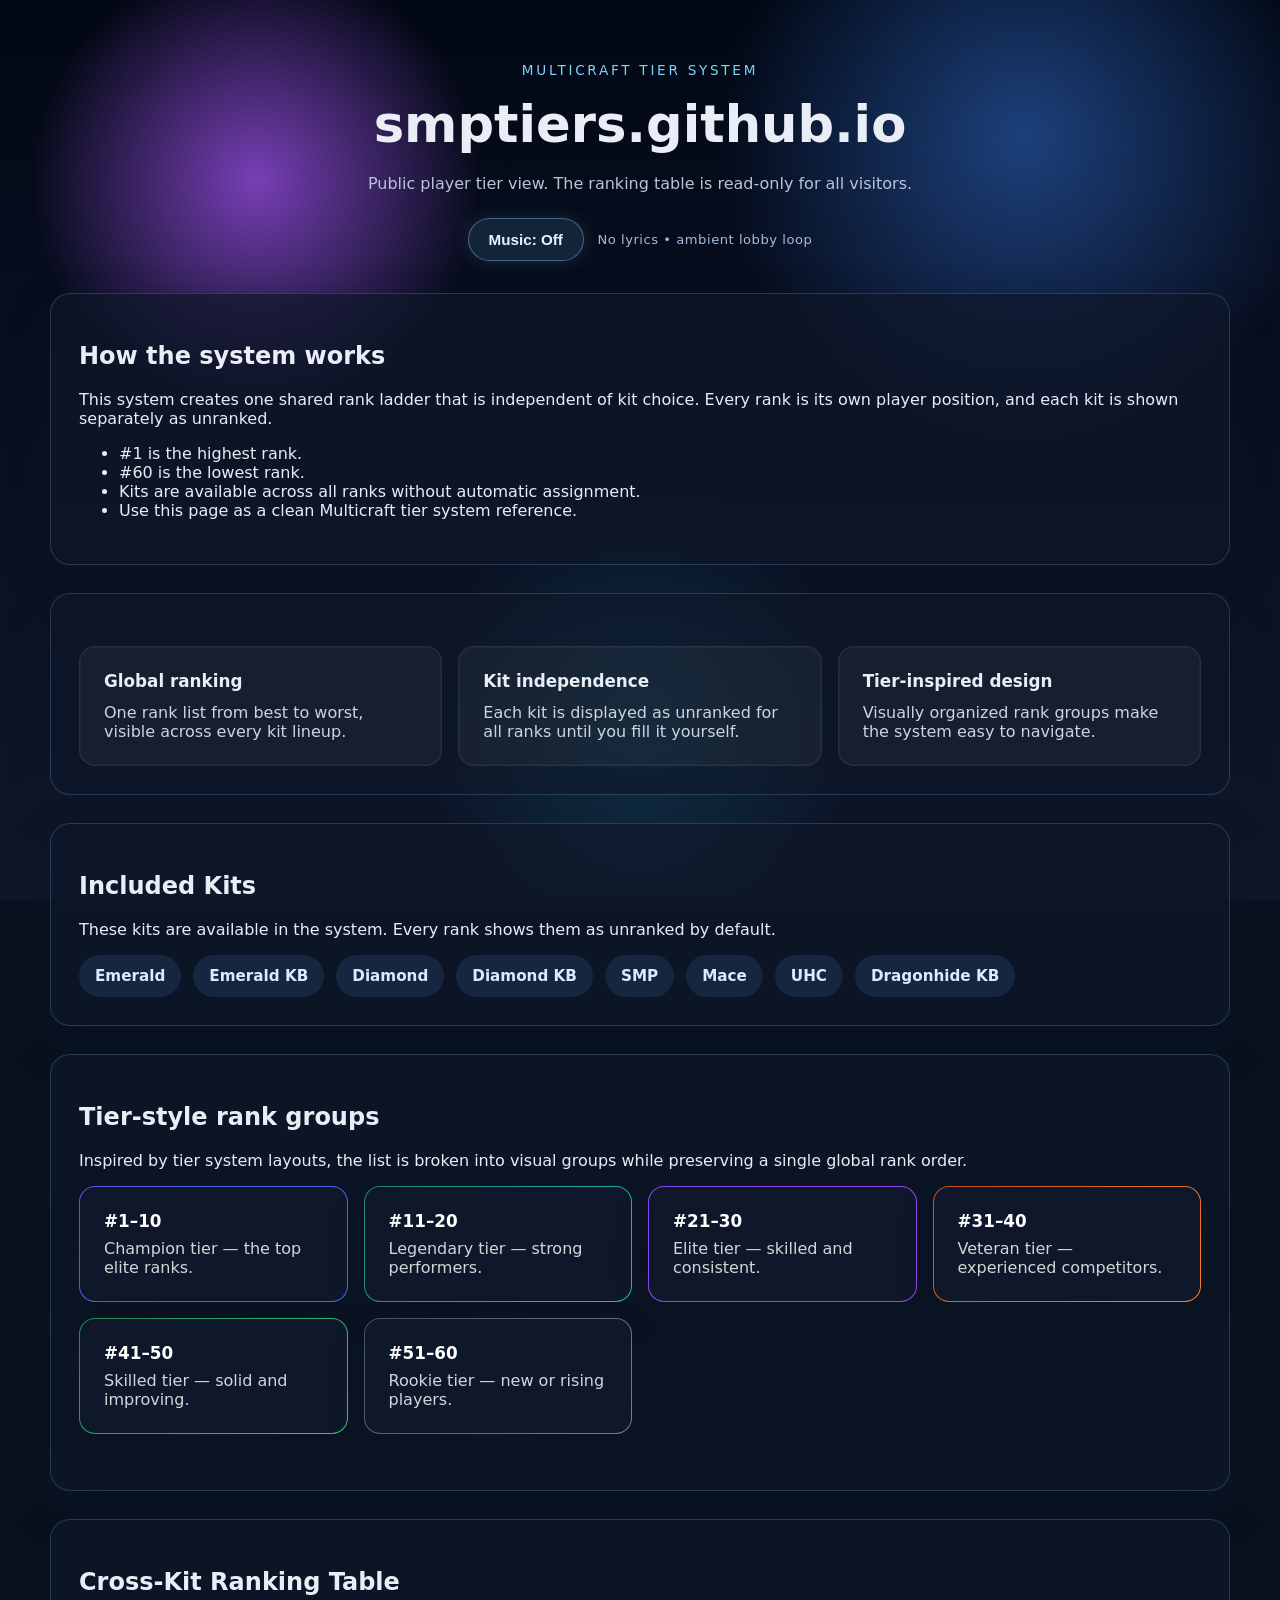
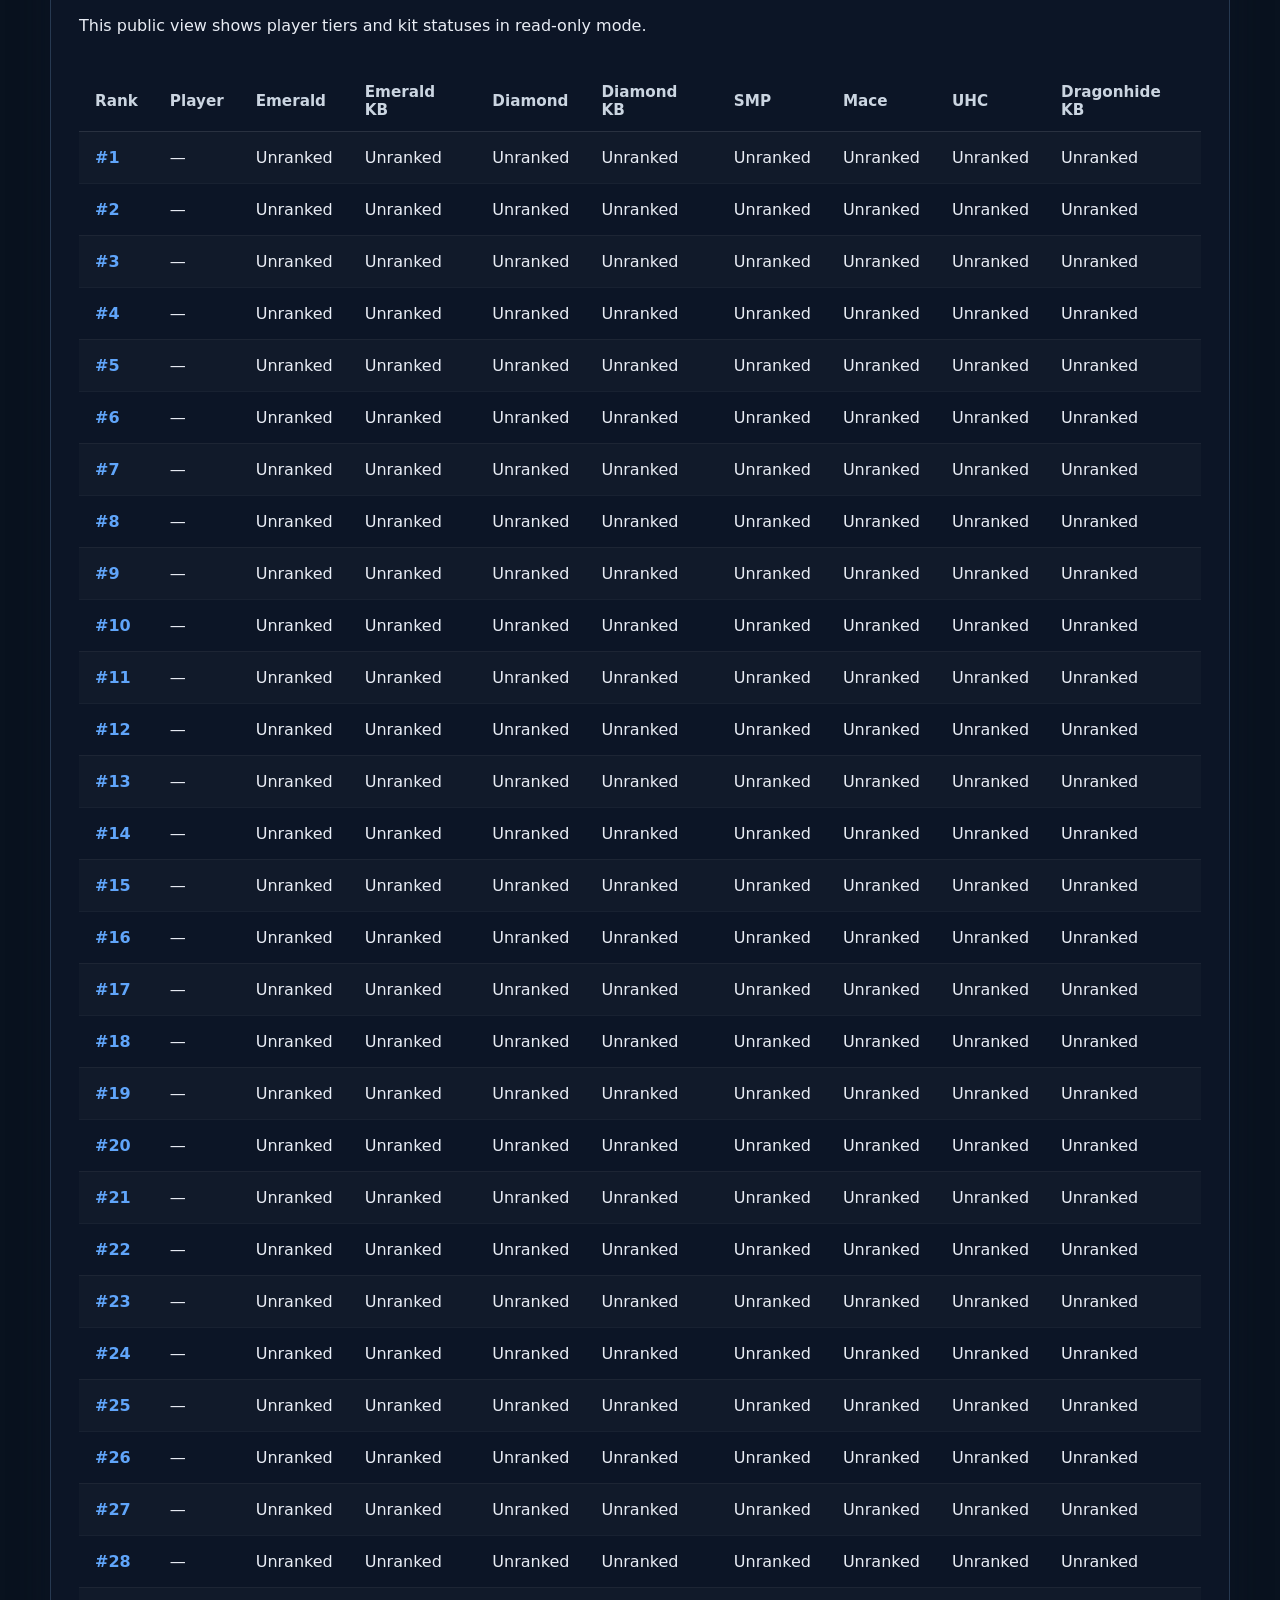
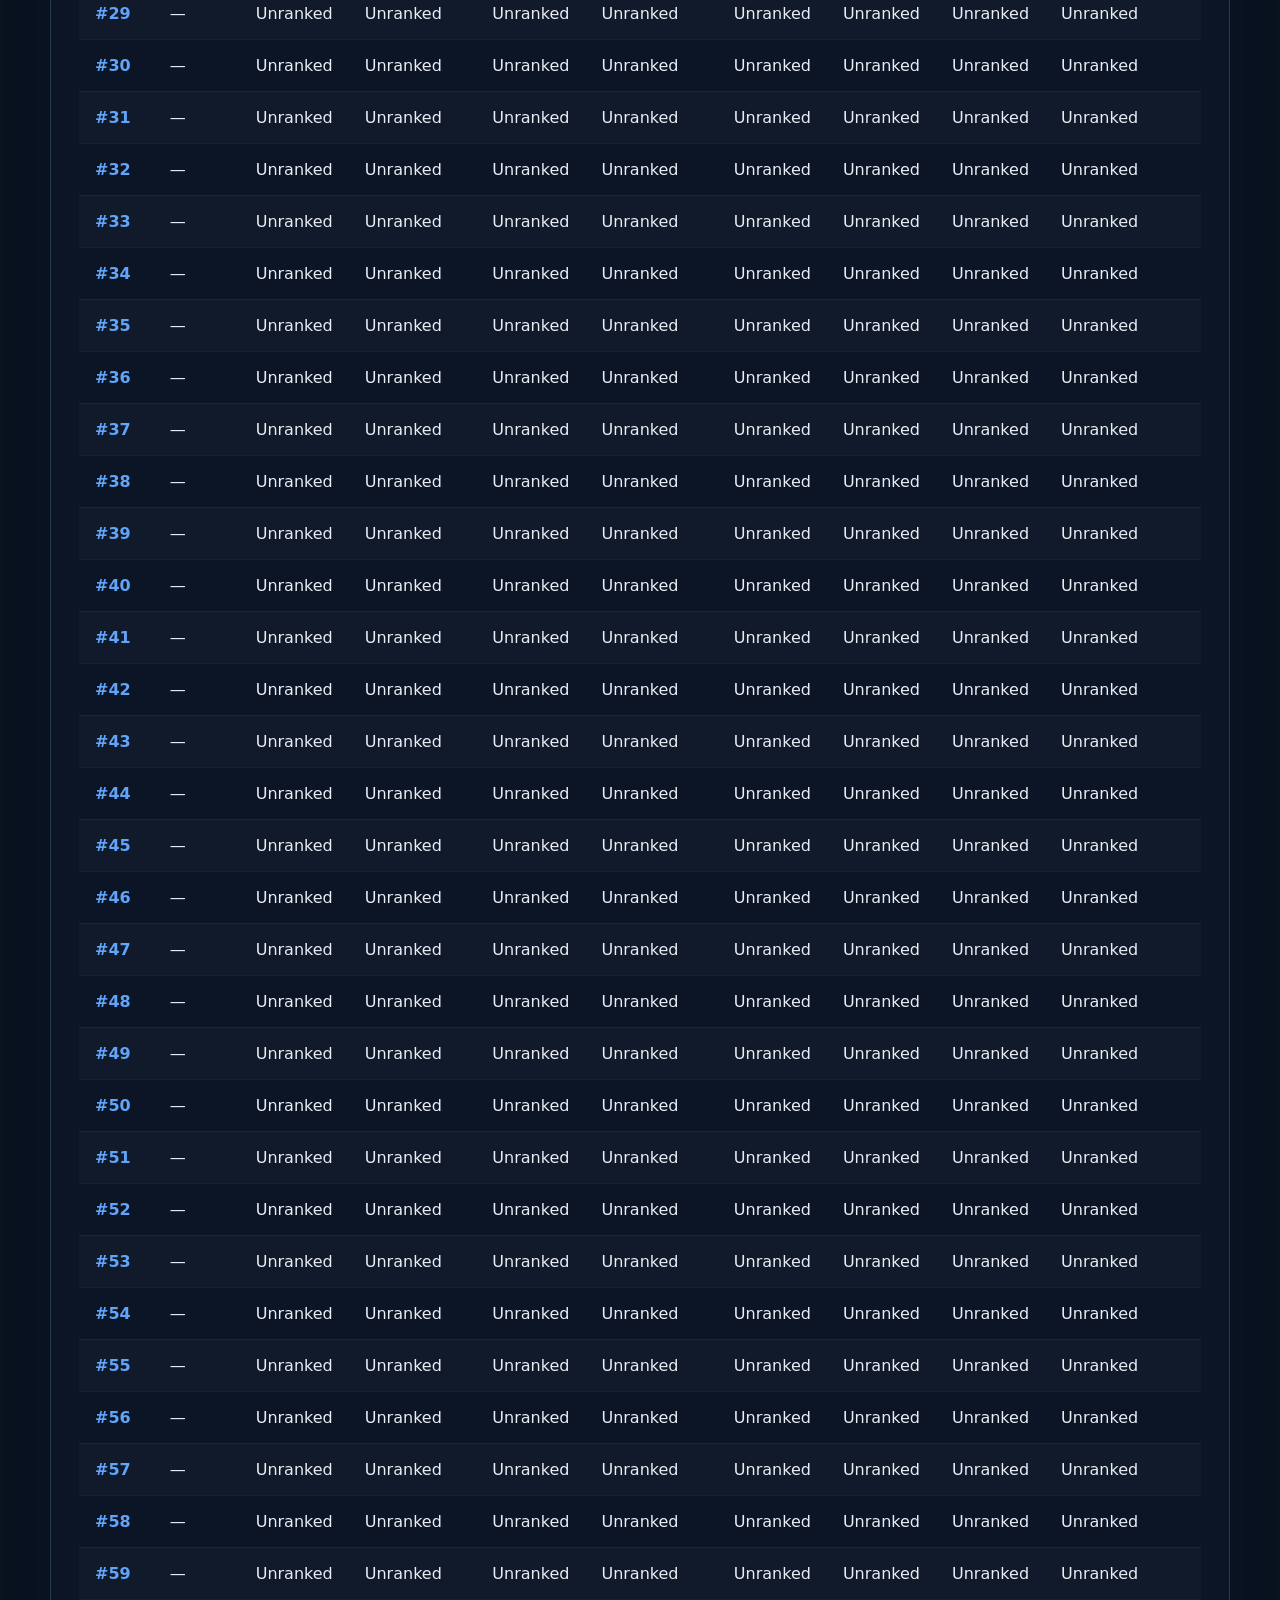
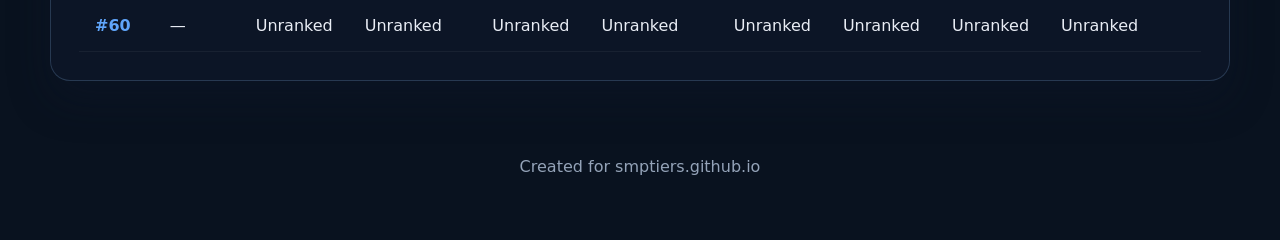
==== index.html @ e3c07e25 "Tune assumptions-style ambient music" ====
<!DOCTYPE html>
<html lang="en">
<head>
  <meta charset="UTF-8" />
  <meta name="viewport" content="width=device-width, initial-scale=1.0" />
  <title>Global Player Ranking — Multicraft Ranked System</title>
  <link rel="stylesheet" href="styles.css" />
</head>
<body style="background: radial-gradient(circle at 20% 20%, rgba(168, 85, 247, 0.7), transparent 18%), radial-gradient(circle at 80% 15%, rgba(59, 130, 246, 0.45), transparent 24%), radial-gradient(circle at 50% 80%, rgba(34, 211, 238, 0.2), transparent 23%), linear-gradient(180deg, #010712 0%, #070d1d 30%, #0f172a 100%); background-attachment: fixed;">
  <header class="site-header">
    <div class="container">
      <p class="eyebrow">Multicraft tier system</p>
      <h1>smptiers.github.io</h1>
      <p class="subtitle">Public player tier view. The ranking table is read-only for all visitors.</p>
      <div class="music-controls" style="margin-top: 1.25rem;">
        <button id="music-toggle" class="music-toggle" type="button" aria-pressed="false">Music: Off</button>
        <span class="music-note">No lyrics • ambient lobby loop</span>
      </div>
    </div>
  </header>

  <main class="container">
    <section class="intro-card">
      <h2>How the system works</h2>
      <p>
        This system creates one shared rank ladder that is independent of kit choice. Every rank is its own player position, and each kit is shown separately as unranked.
      </p>
      <ul>
        <li>#1 is the highest rank.</li>
        <li>#60 is the lowest rank.</li>
        <li>Kits are available across all ranks without automatic assignment.</li>
        <li>Use this page as a clean Multicraft tier system reference.</li>
      </ul>
    </section>

    <section class="feature-panel">
      <div class="feature-grid">
        <article class="feature-card">
          <h3>Global ranking</h3>
          <p>One rank list from best to worst, visible across every kit lineup.</p>
        </article>
        <article class="feature-card">
          <h3>Kit independence</h3>
          <p>Each kit is displayed as unranked for all ranks until you fill it yourself.</p>
        </article>
        <article class="feature-card">
          <h3>Tier-inspired design</h3>
          <p>Visually organized rank groups make the system easy to navigate.</p>
        </article>
      </div>
    </section>

    <section class="kits-card">
      <h2>Included Kits</h2>
      <p>These kits are available in the system. Every rank shows them as unranked by default.</p>
      <div class="kit-list">
        <span>Emerald</span>
        <span>Emerald KB</span>
        <span>Diamond</span>
        <span>Diamond KB</span>
        <span>SMP</span>
        <span>Mace</span>
        <span>UHC</span>
        <span>Dragonhide KB</span>
      </div>
    </section>

    <section class="tier-overview">
      <h2>Tier-style rank groups</h2>
      <p>
        Inspired by tier system layouts, the list is broken into visual groups while preserving a single global rank order.
      </p>
      <div class="tier-grid">
        <article class="tier-group tier-top">
          <h3>#1–10</h3>
          <p>Champion tier — the top elite ranks.</p>
        </article>
        <article class="tier-group tier-high">
          <h3>#11–20</h3>
          <p>Legendary tier — strong performers.</p>
        </article>
        <article class="tier-group tier-epic">
          <h3>#21–30</h3>
          <p>Elite tier — skilled and consistent.</p>
        </article>
        <article class="tier-group tier-rare">
          <h3>#31–40</h3>
          <p>Veteran tier — experienced competitors.</p>
        </article>
        <article class="tier-group tier-uncommon">
          <h3>#41–50</h3>
          <p>Skilled tier — solid and improving.</p>
        </article>
        <article class="tier-group tier-common">
          <h3>#51–60</h3>
          <p>Rookie tier — new or rising players.</p>
        </article>
      </div>
    </section>

    <section class="table-section">
      <div class="table-section-header">
        <div>
          <h2>Cross-Kit Ranking Table</h2>
          <p>This public view shows player tiers and kit statuses in read-only mode.</p>
        </div>
      </div>
      <div class="table-wrapper">
        <table>
          <thead>
            <tr>
              <th>Rank</th>
              <th>Player</th>
              <th>Emerald</th>
              <th>Emerald KB</th>
              <th>Diamond</th>
              <th>Diamond KB</th>
              <th>SMP</th>
              <th>Mace</th>
              <th>UHC</th>
              <th>Dragonhide KB</th>
            </tr>
          </thead>
          <tbody id="rank-table-body"></tbody>
        </table>
      </div>
    </section>
  </main>

  <footer class="site-footer">
    <div class="container">
      <p>Created for smptiers.github.io</p>
    </div>
  </footer>

  <script>
    const kits = [
      'Emerald',
      'Emerald KB',
      'Diamond',
      'Diamond KB',
      'SMP',
      'Mace',
      'UHC',
      'Dragonhide KB'
    ];

    const savedData = localStorage.getItem('smptiers-rank-data');
    const ranks = savedData ? JSON.parse(savedData) : Array.from({ length: 60 }, (_, index) => ({
      rank: index + 1,
      player: '',
      kits: kits.reduce((acc, kit) => ({ ...acc, [kit]: 'Unranked' }), {})
    }));

    const tbody = document.getElementById('rank-table-body');

    function createRankRow(entry) {
      const row = document.createElement('tr');
      const playerCell = document.createElement('td');
      const playerText = document.createElement('span');
      playerText.className = 'readonly-text';
      playerText.textContent = entry.player || '—';
      playerCell.appendChild(playerText);

      row.innerHTML = `<td>#${entry.rank}</td>`;
      row.appendChild(playerCell);

      kits.forEach(kit => {
        const kitCell = document.createElement('td');
        const kitText = document.createElement('span');
        kitText.className = 'readonly-text';
        kitText.textContent = entry.kits[kit];
        kitCell.appendChild(kitText);
        row.appendChild(kitCell);
      });

      tbody.appendChild(row);
    }

    function renderTable() {
      tbody.innerHTML = '';
      ranks.forEach(createRankRow);
    }

    renderTable();

    const musicButton = document.getElementById('music-toggle');
    let audioCtx = null;
    let masterGain = null;
    let intervalId = null;

    function stopAmbientMusic() {
      if (intervalId) {
        clearInterval(intervalId);
        intervalId = null;
      }

      if (audioCtx && masterGain) {
        masterGain.gain.cancelScheduledValues(audioCtx.currentTime);
        masterGain.gain.setTargetAtTime(0.0001, audioCtx.currentTime, 0.2);
      }

      if (musicButton) {
        musicButton.textContent = 'Music: Off';
        musicButton.setAttribute('aria-pressed', 'false');
      }
    }

    function startAmbientMusic() {
      const AudioCtor = window.AudioContext || window.webkitAudioContext;
      if (!AudioCtor) return;

      if (!audioCtx) {
        audioCtx = new AudioCtor();
        masterGain = audioCtx.createGain();
        masterGain.gain.value = 0.0001;
        masterGain.connect(audioCtx.destination);
      }

      if (audioCtx.state === 'suspended') {
        audioCtx.resume();
      }

      const progression = [130.81, 146.83, 174.61, 196.0, 146.83, 164.81, 196.0, 220.0];
      const noiseBuffer = audioCtx.createBuffer(1, audioCtx.sampleRate * 3, audioCtx.sampleRate);
      const bufferData = noiseBuffer.getChannelData(0);
      for (let i = 0; i < bufferData.length; i++) {
        bufferData[i] = (Math.random() * 2 - 1) * 0.12;
      }

      if (intervalId) {
        clearInterval(intervalId);
      }

      const playLayer = (freq, time, duration, kind, gainValue, detune) => {
        const osc = audioCtx.createOscillator();
        const oscGain = audioCtx.createGain();
        osc.type = kind;
        osc.frequency.value = freq;
        osc.detune.value = detune || 0;
        oscGain.gain.value = 0.0001;
        osc.connect(oscGain);
        oscGain.connect(masterGain);

        oscGain.gain.setValueAtTime(0.0001, time);
        oscGain.gain.exponentialRampToValueAtTime(gainValue, time + 0.22);
        oscGain.gain.exponentialRampToValueAtTime(0.0001, time + duration);

        osc.start(time);
        osc.stop(time + duration + 0.05);
      };

      const playAtmosphere = () => {
        const now = audioCtx.currentTime;
        const baseFreq = progression[Math.floor(Math.random() * progression.length)];

        playLayer(baseFreq, now, 3.0, 'sine', 0.05, -6);
        playLayer(baseFreq / 2, now + 0.3, 3.4, 'triangle', 0.036, 4);
        playLayer(baseFreq * 1.5, now + 0.7, 2.6, 'sine', 0.024, 8);
        playLayer(baseFreq * 2, now + 1.1, 2.2, 'triangle', 0.012, -12);

        const noiseSource = audioCtx.createBufferSource();
        const noiseFilter = audioCtx.createBiquadFilter();
        const noiseGain = audioCtx.createGain();
        noiseSource.buffer = noiseBuffer;
        noiseFilter.type = 'lowpass';
        noiseFilter.frequency.value = 850;
        noiseGain.gain.value = 0.022;
        noiseSource.connect(noiseFilter);
        noiseFilter.connect(noiseGain);
        noiseGain.connect(masterGain);
        noiseSource.start(now);
        noiseSource.stop(now + 3.2);
      };

      playAtmosphere();
      intervalId = setInterval(playAtmosphere, 2600);

      masterGain.gain.cancelScheduledValues(audioCtx.currentTime);
      masterGain.gain.setTargetAtTime(0.16, audioCtx.currentTime, 0.5);

      if (musicButton) {
        musicButton.textContent = 'Music: On';
        musicButton.setAttribute('aria-pressed', 'true');
      }
    }

    if (musicButton) {
      musicButton.addEventListener('click', () => {
        const isOn = musicButton.getAttribute('aria-pressed') === 'true';
        if (isOn) {
          stopAmbientMusic();
        } else {
          startAmbientMusic();
        }
      });
    }
  </script>
</body>
</html>
---- styles.css ----
:root {
  color-scheme: dark;
  font-family: Inter, ui-sans-serif, system-ui, -apple-system, BlinkMacSystemFont, 'Segoe UI', sans-serif;
  background: #09121f;
  color: #e9edf5;
}

* {
  box-sizing: border-box;
}

body {
  position: relative;
  margin: 0;
  min-height: 100vh;
  background:
    radial-gradient(circle at 20% 20%, rgba(168, 85, 247, 0.58), transparent 18%),
    radial-gradient(circle at 80% 15%, rgba(59, 130, 246, 0.38), transparent 24%),
    radial-gradient(circle at 50% 80%, rgba(34, 211, 238, 0.22), transparent 23%),
    linear-gradient(180deg, #010712 0%, #070d1d 30%, #0f172a 100%);
  overflow-x: hidden;
}

body::before {
  content: "";
  position: fixed;
  inset: 0;
  z-index: -1;
  background-image:
    radial-gradient(2px 2px at 10% 20%, rgba(255,255,255,0.95), transparent 100%),
    radial-gradient(1.8px 1.8px at 25% 35%, rgba(255,255,255,0.8), transparent 100%),
    radial-gradient(2px 2px at 42% 62%, rgba(255,255,255,0.9), transparent 100%),
    radial-gradient(1.6px 1.6px at 55% 28%, rgba(255,255,255,0.85), transparent 100%),
    radial-gradient(2px 2px at 72% 48%, rgba(255,255,255,0.9), transparent 100%),
    radial-gradient(1.5px 1.5px at 80% 68%, rgba(255,255,255,0.8), transparent 100%),
    radial-gradient(2.5px 2.5px at 90% 30%, rgba(255,255,255,0.95), transparent 100%),
    radial-gradient(2px 2px at 15% 75%, rgba(255,255,255,0.8), transparent 100%);
  background-repeat: repeat;
  background-size: 260px 260px;
  opacity: 1;
  pointer-events: none;
}

.container {
  width: min(1180px, calc(100% - 2rem));
  margin: 0 auto;
}

.site-header {
  padding: 3rem 0 2rem;
  text-align: center;
}

.music-controls {
  display: flex;
  justify-content: center;
  align-items: center;
  gap: 0.85rem;
  flex-wrap: wrap;
  margin-top: 1.25rem;
}

.music-toggle {
  border: 1px solid rgba(125, 211, 252, 0.4);
  background: rgba(125, 211, 252, 0.12);
  color: #e2f5ff;
  border-radius: 999px;
  padding: 0.75rem 1.25rem;
  font-size: 0.95rem;
  font-weight: 700;
  cursor: pointer;
  transition: transform 0.2s ease, box-shadow 0.2s ease;
  box-shadow: 0 0 18px rgba(125, 211, 252, 0.15);
}

.music-toggle:hover {
  transform: translateY(-1px);
  box-shadow: 0 0 22px rgba(125, 211, 252, 0.2);
}

.music-note {
  color: rgba(191, 219, 254, 0.85);
  font-size: 0.82rem;
  letter-spacing: 0.04em;
}

.eyebrow {
  display: inline-block;
  text-transform: uppercase;
  letter-spacing: 0.2em;
  color: #7dd3fc;
  font-size: 0.85rem;
  margin-bottom: 1rem;
}

.site-header h1 {
  margin: 0;
  font-size: clamp(2.4rem, 4vw, 4rem);
}

.subtitle {
  margin: 1rem auto 0;
  max-width: 42rem;
  color: #b8c4d7;
  line-height: 1.8;
}

.intro-card,
.feature-panel,
.kits-card,
.tier-overview,
.table-section {
  background: rgba(15, 23, 42, 0.7);
  border: 1px solid rgba(147, 197, 253, 0.2);
  border-radius: 1.25rem;
  padding: 1.75rem;
  margin-bottom: 1.75rem;
  box-shadow: 0 18px 40px rgba(15, 23, 42, 0.35);
  backdrop-filter: blur(4px);
}

.feature-grid {
  display: grid;
  grid-template-columns: repeat(auto-fit, minmax(14rem, 1fr));
  gap: 1rem;
  margin-top: 1.5rem;
}

.feature-card {
  padding: 1.5rem;
  border-radius: 1rem;
  background: rgba(255, 255, 255, 0.04);
  border: 1px solid rgba(255, 255, 255, 0.08);
  box-shadow: inset 0 0 0 1px rgba(255, 255, 255, 0.03);
}

.feature-card h3 {
  margin: 0 0 0.75rem;
  font-size: 1.05rem;
}

.feature-card p {
  margin: 0;
  color: #cbd5e1;
}

.kit-list {
  display: flex;
  flex-wrap: wrap;
  gap: 0.75rem;
  margin-top: 1rem;
}

.kit-list span {
  display: inline-flex;
  align-items: center;
  padding: 0.75rem 1rem;
  border-radius: 999px;
  background: rgba(96, 165, 250, 0.12);
  color: #dbeafe;
  font-size: 0.95rem;
  font-weight: 600;
}

.tier-grid {
  display: grid;
  grid-template-columns: repeat(auto-fit, minmax(14rem, 1fr));
  gap: 1rem;
  margin-bottom: 1.75rem;
}

.tier-group {
  border-radius: 1rem;
  padding: 1.5rem;
  min-height: 5rem;
  box-shadow: 0 16px 40px rgba(0, 0, 0, 0.12);
  background: rgba(255, 255, 255, 0.06);
  border: 1px solid rgba(255, 255, 255, 0.08);
  color: white;
}

.tier-top { background: linear-gradient(135deg, #0f172a, #0f172a), linear-gradient(135deg, #4f46e5, #2563eb); background-clip: padding-box, border-box; background-origin: padding-box, border-box; }
.tier-high { background: linear-gradient(135deg, #0f172a, #0f172a), linear-gradient(135deg, #0f766e, #14b8a6); background-clip: padding-box, border-box; background-origin: padding-box, border-box; }
.tier-epic { background: linear-gradient(135deg, #0f172a, #0f172a), linear-gradient(135deg, #7c3aed, #9333ea); background-clip: padding-box, border-box; background-origin: padding-box, border-box; }
.tier-rare { background: linear-gradient(135deg, #0f172a, #0f172a), linear-gradient(135deg, #c2410c, #f97316); background-clip: padding-box, border-box; background-origin: padding-box, border-box; }
.tier-uncommon { background: linear-gradient(135deg, #0f172a, #0f172a), linear-gradient(135deg, #15803d, #22c55e); background-clip: padding-box, border-box; background-origin: padding-box, border-box; }
.tier-common { background: linear-gradient(135deg, #0f172a, #0f172a), linear-gradient(135deg, #334155, #64748b); background-clip: padding-box, border-box; background-origin: padding-box, border-box; }

.tier-group h3 {
  margin: 0 0 0.5rem;
  font-size: 1.05rem;
  font-weight: 700;
  color: #fff;
}

.tier-group p {
  margin: 0;
  color: rgba(255, 255, 255, 0.82);
}

.table-wrapper {
  overflow-x: auto;
}

.table-section-header {
  display: flex;
  justify-content: space-between;
  gap: 1rem;
  align-items: flex-start;
  margin-bottom: 1rem;
}

.table-actions {
  display: flex;
  gap: 0.75rem;
  flex-wrap: wrap;
}

.edit-status {
  margin: 0.25rem 0 0;
  color: #9ca3af;
}

.edit-button,
.reset-button {
  border: 1px solid rgba(255, 255, 255, 0.12);
  background: rgba(255, 255, 255, 0.05);
  color: #f8fafc;
  padding: 0.9rem 1.2rem;
  border-radius: 999px;
  cursor: pointer;
  font-weight: 600;
}

.edit-button:hover,
.reset-button:hover {
  background: rgba(255, 255, 255, 0.12);
}

table {
  width: 100%;
  border-collapse: collapse;
  min-width: 720px;
}

thead th {
  text-align: left;
  padding: 1rem 1rem 0.75rem;
  font-size: 0.95rem;
  font-weight: 600;
  color: #cbd5e1;
  border-bottom: 1px solid rgba(255, 255, 255, 0.1);
}

tbody td {
  padding: 1rem 1rem;
  border-bottom: 1px solid rgba(255, 255, 255, 0.05);
  vertical-align: top;
}

tbody tr:nth-child(odd) {
  background: rgba(255, 255, 255, 0.02);
}

tbody td:first-child {
  color: #60a5fa;
  font-weight: 700;
}

.player-input,
.kit-select {
  width: 100%;
  min-width: 10rem;
  padding: 0.75rem 0.9rem;
  border-radius: 0.9rem;
  border: 1px solid rgba(255, 255, 255, 0.12);
  background: rgba(255, 255, 255, 0.04);
  color: #e9edf5;
  font-size: 0.95rem;
}

.player-input::placeholder {
  color: rgba(203, 213, 225, 0.5);
}

.kit-select {
  appearance: none;
}

@media (max-width: 900px) {
  .table-section-header {
    flex-direction: column;
    align-items: stretch;
  }
}

.site-footer {
  padding: 2rem 0 3rem;
  text-align: center;
  color: #94a3b8;
}

@media (max-width: 640px) {
  .site-header,
  .intro-card,
  .table-section {
    padding-left: 1rem;
    padding-right: 1rem;
  }
}
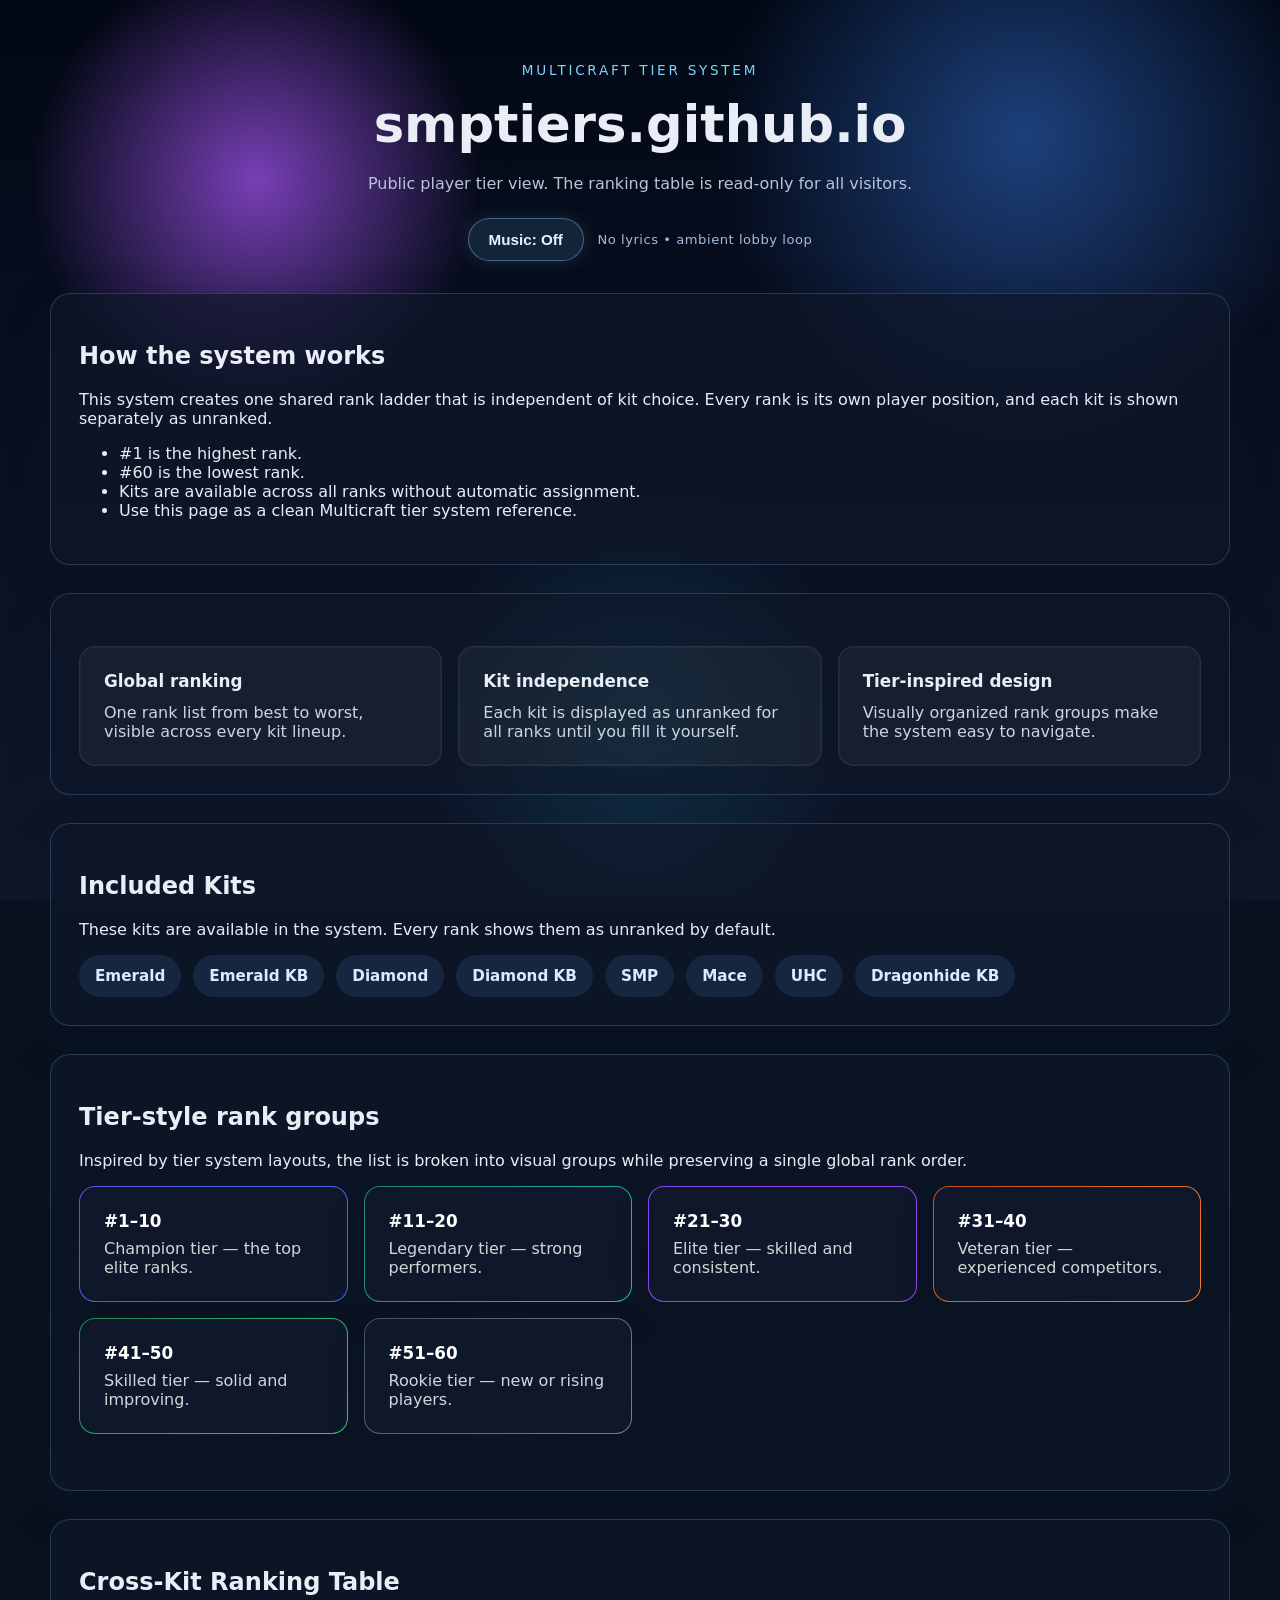
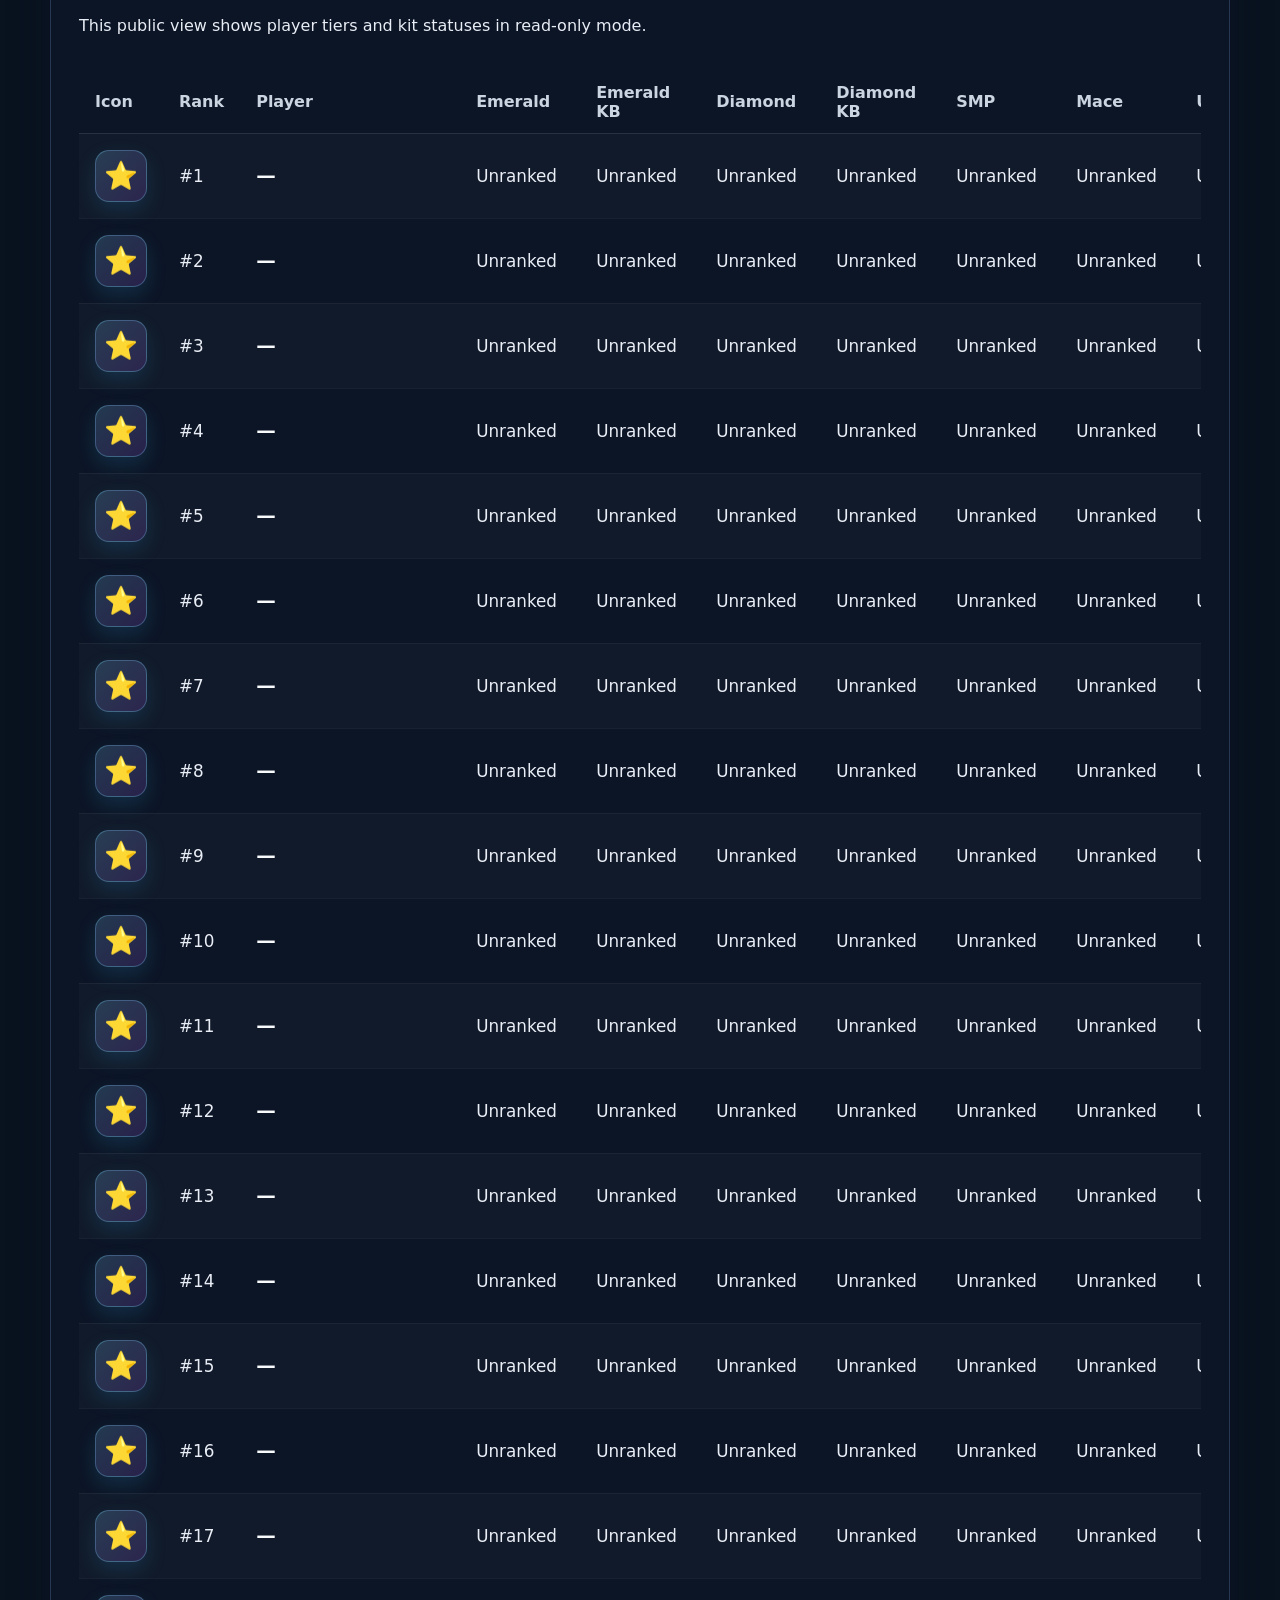
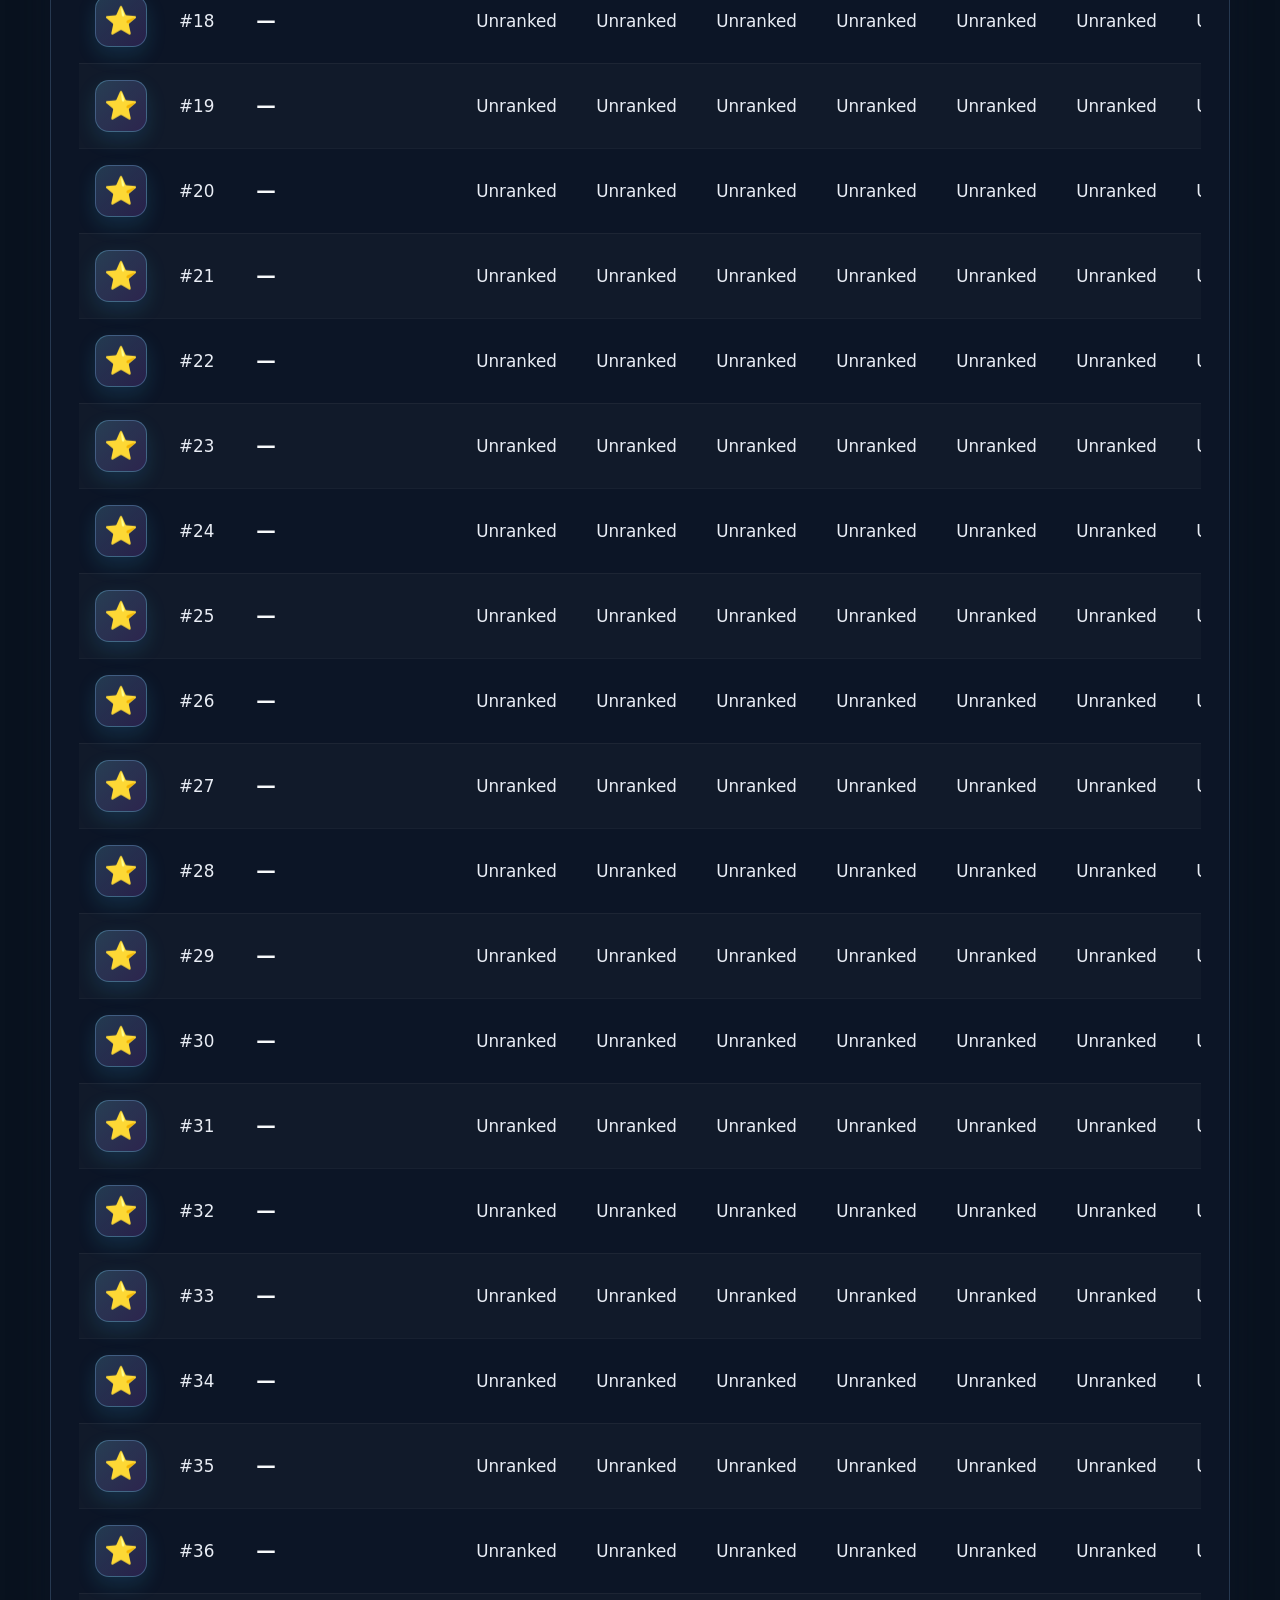
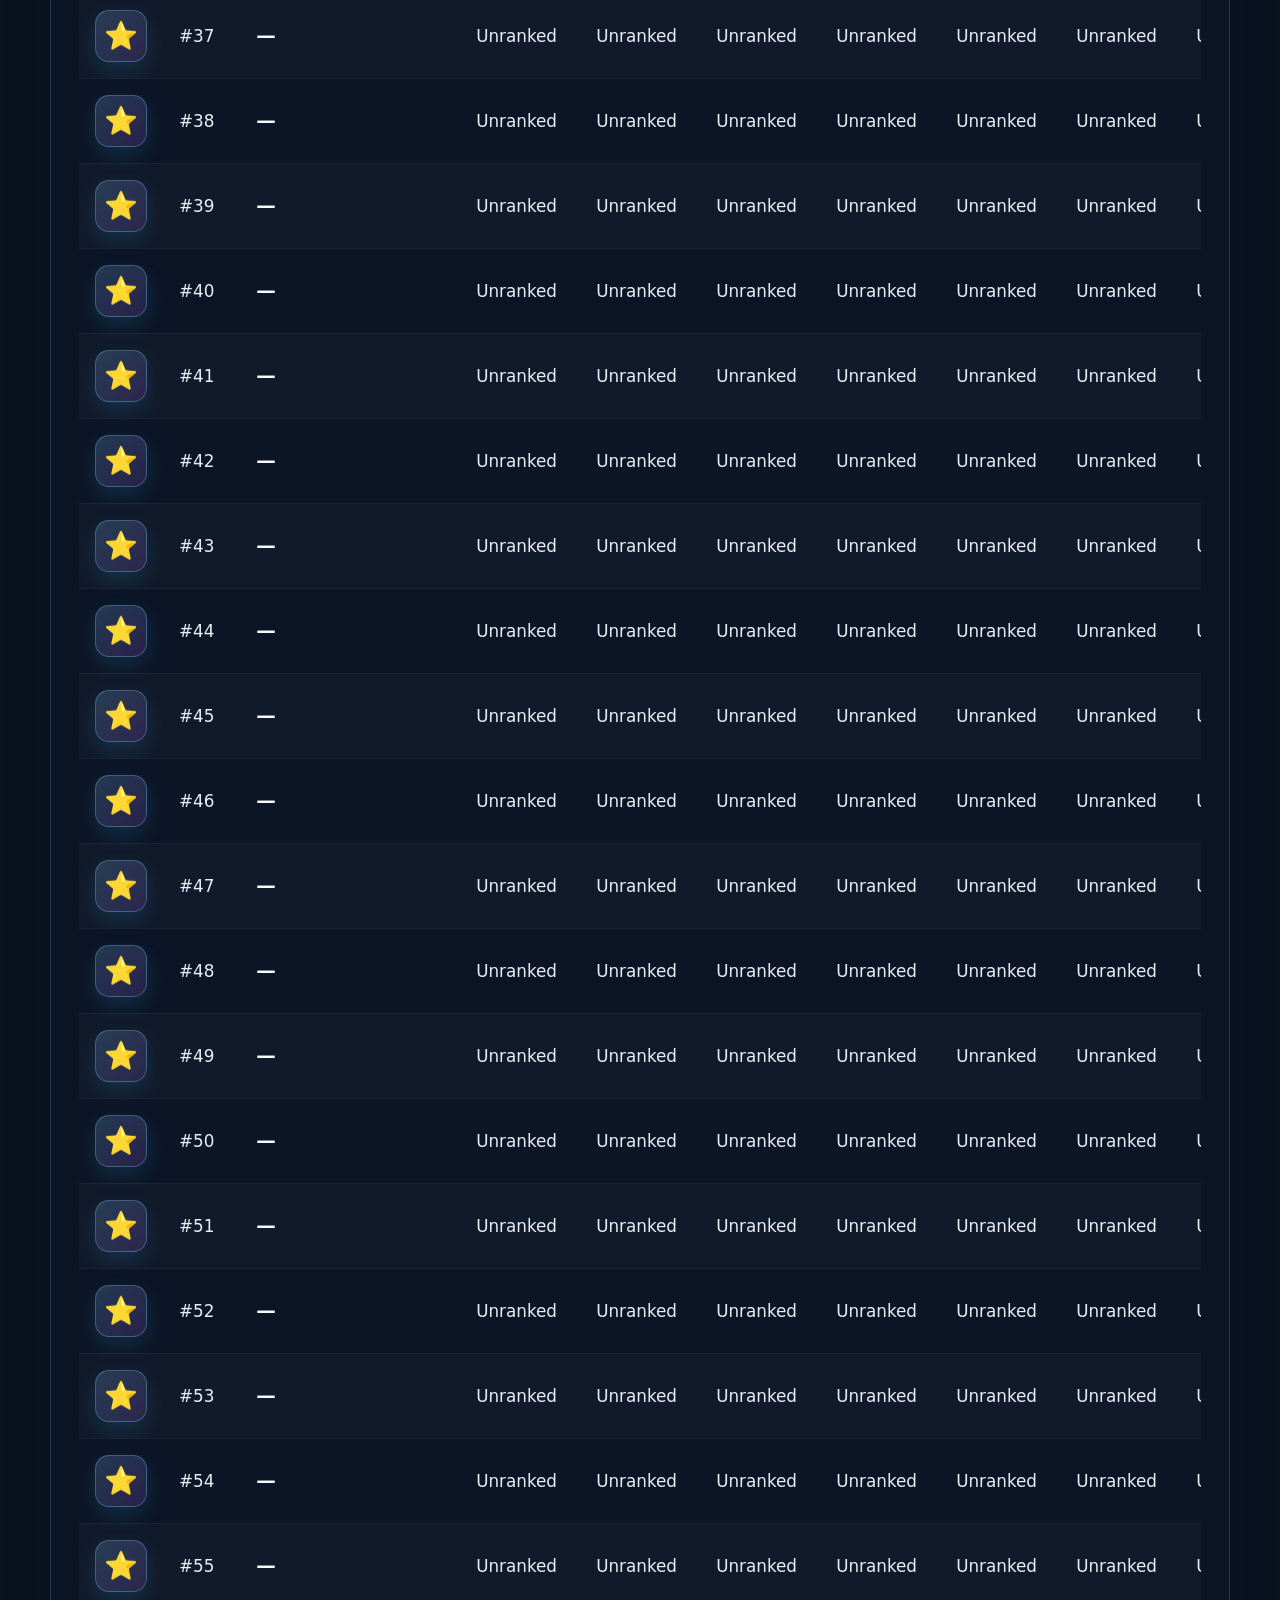
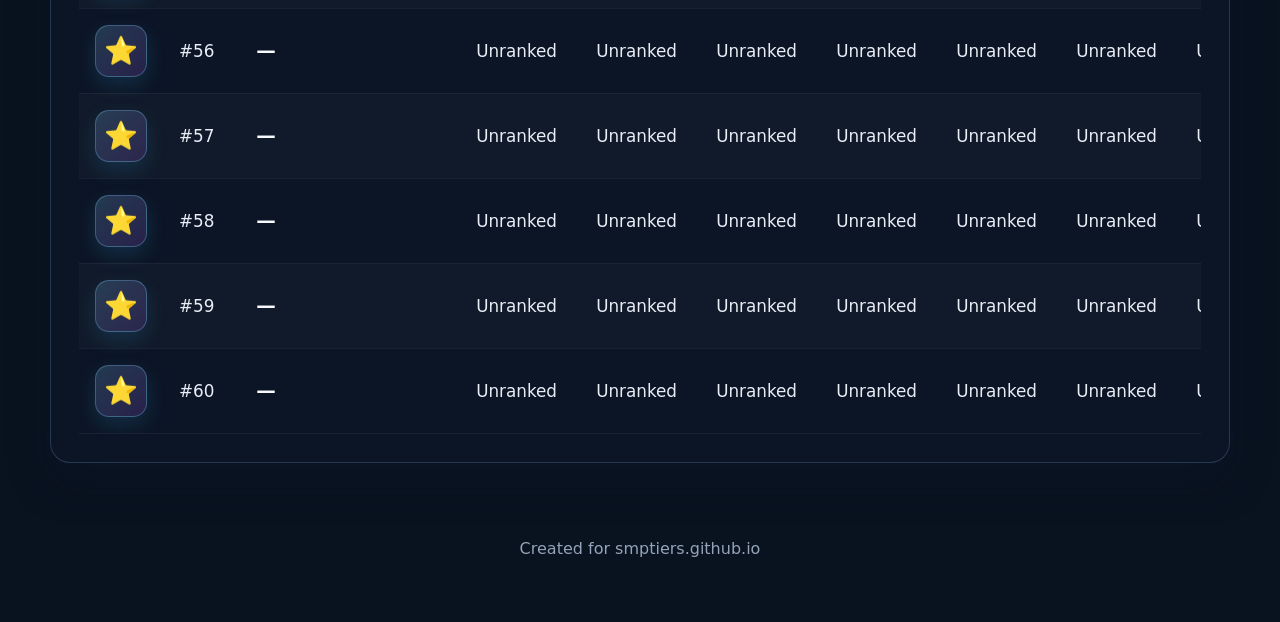
==== commit 39f52033: "Add larger table and editable rank icons" ====
--- a/index.html
+++ b/index.html
@@ -109,16 +109,17 @@
         <table>
           <thead>
             <tr>
+              <th class="profile-cell">Icon</th>
               <th>Rank</th>
-              <th>Player</th>
-              <th>Emerald</th>
-              <th>Emerald KB</th>
-              <th>Diamond</th>
-              <th>Diamond KB</th>
-              <th>SMP</th>
-              <th>Mace</th>
-              <th>UHC</th>
-              <th>Dragonhide KB</th>
+              <th class="player-cell">Player</th>
+              <th class="kit-cell">Emerald</th>
+              <th class="kit-cell">Emerald KB</th>
+              <th class="kit-cell">Diamond</th>
+              <th class="kit-cell">Diamond KB</th>
+              <th class="kit-cell">SMP</th>
+              <th class="kit-cell">Mace</th>
+              <th class="kit-cell">UHC</th>
+              <th class="kit-cell">Dragonhide KB</th>
             </tr>
           </thead>
           <tbody id="rank-table-body"></tbody>
@@ -134,6 +135,14 @@
   </footer>
 
   <script>
+    const icons = {
+      mace: '🗡️',
+      spear: '🗡️',
+      lava: '🔥',
+      sword: '⚔️',
+      default: '⭐'
+    };
+
     const kits = [
       'Emerald',
       'Emerald KB',
@@ -149,6 +158,7 @@
     const ranks = savedData ? JSON.parse(savedData) : Array.from({ length: 60 }, (_, index) => ({
       rank: index + 1,
       player: '',
+      avatar: 'default',
       kits: kits.reduce((acc, kit) => ({ ...acc, [kit]: 'Unranked' }), {})
     }));
 
@@ -156,17 +166,30 @@
 
     function createRankRow(entry) {
       const row = document.createElement('tr');
+
+      const iconCell = document.createElement('td');
+      iconCell.className = 'profile-cell';
+      const iconBadge = document.createElement('div');
+      iconBadge.className = 'profile-badge';
+      iconBadge.textContent = icons[entry.avatar] || icons.default;
+      iconCell.appendChild(iconBadge);
+      row.appendChild(iconCell);
+
+      const rankCell = document.createElement('td');
+      rankCell.textContent = `#${entry.rank}`;
+      row.appendChild(rankCell);
+
       const playerCell = document.createElement('td');
+      playerCell.className = 'player-cell';
       const playerText = document.createElement('span');
-      playerText.className = 'readonly-text';
+      playerText.className = 'player-name';
       playerText.textContent = entry.player || '—';
       playerCell.appendChild(playerText);
-
-      row.innerHTML = `<td>#${entry.rank}</td>`;
       row.appendChild(playerCell);
 
       kits.forEach(kit => {
         const kitCell = document.createElement('td');
+        kitCell.className = 'kit-cell';
         const kitText = document.createElement('span');
         kitText.className = 'readonly-text';
         kitText.textContent = entry.kits[kit];
@@ -243,7 +266,7 @@
         oscGain.connect(masterGain);
 
         oscGain.gain.setValueAtTime(0.0001, time);
-        oscGain.gain.exponentialRampToValueAtTime(gainValue, time + 0.22);
+        oscGain.gain.exponentialRampToValueAtTime(gainValue * 1.4, time + 0.22);
         oscGain.gain.exponentialRampToValueAtTime(0.0001, time + duration);
 
         osc.start(time);
@@ -265,7 +288,7 @@
         noiseSource.buffer = noiseBuffer;
         noiseFilter.type = 'lowpass';
         noiseFilter.frequency.value = 850;
-        noiseGain.gain.value = 0.022;
+        noiseGain.gain.value = 0.03;
         noiseSource.connect(noiseFilter);
         noiseFilter.connect(noiseGain);
         noiseGain.connect(masterGain);
@@ -277,7 +300,7 @@
       intervalId = setInterval(playAtmosphere, 2600);
 
       masterGain.gain.cancelScheduledValues(audioCtx.currentTime);
-      masterGain.gain.setTargetAtTime(0.16, audioCtx.currentTime, 0.5);
+      masterGain.gain.setTargetAtTime(0.22, audioCtx.currentTime, 0.5);
 
       if (musicButton) {
         musicButton.textContent = 'Music: On';
--- a/styles.css
+++ b/styles.css
@@ -240,14 +240,15 @@
 table {
   width: 100%;
   border-collapse: collapse;
-  min-width: 720px;
+  min-width: 1200px;
+  font-size: 1.05rem;
 }
 
 thead th {
   text-align: left;
   padding: 1rem 1rem 0.75rem;
-  font-size: 0.95rem;
-  font-weight: 600;
+  font-size: 1rem;
+  font-weight: 700;
   color: #cbd5e1;
   border-bottom: 1px solid rgba(255, 255, 255, 0.1);
 }
@@ -255,7 +256,47 @@
 tbody td {
   padding: 1rem 1rem;
   border-bottom: 1px solid rgba(255, 255, 255, 0.05);
-  vertical-align: top;
+  vertical-align: middle;
+}
+
+.profile-cell {
+  width: 90px;
+}
+
+.profile-badge {
+  width: 52px;
+  height: 52px;
+  display: grid;
+  place-items: center;
+  border-radius: 14px;
+  background: linear-gradient(135deg, rgba(125, 211, 252, 0.2), rgba(168, 85, 247, 0.18));
+  border: 1px solid rgba(125, 211, 252, 0.3);
+  font-size: 1.7rem;
+  box-shadow: 0 8px 20px rgba(56, 189, 248, 0.15);
+}
+
+.player-name {
+  font-size: 1.22rem;
+  font-weight: 700;
+  color: #f8fafc;
+}
+
+.player-cell {
+  min-width: 220px;
+}
+
+.kit-cell {
+  min-width: 120px;
+}
+
+.avatar-select {
+  width: 100%;
+  border: 1px solid rgba(255, 255, 255, 0.12);
+  border-radius: 10px;
+  background: rgba(15, 23, 42, 0.8);
+  color: #f8fafc;
+  padding: 0.7rem 0.75rem;
+  font-size: 0.95rem;
 }
 
 tbody tr:nth-child(odd) {
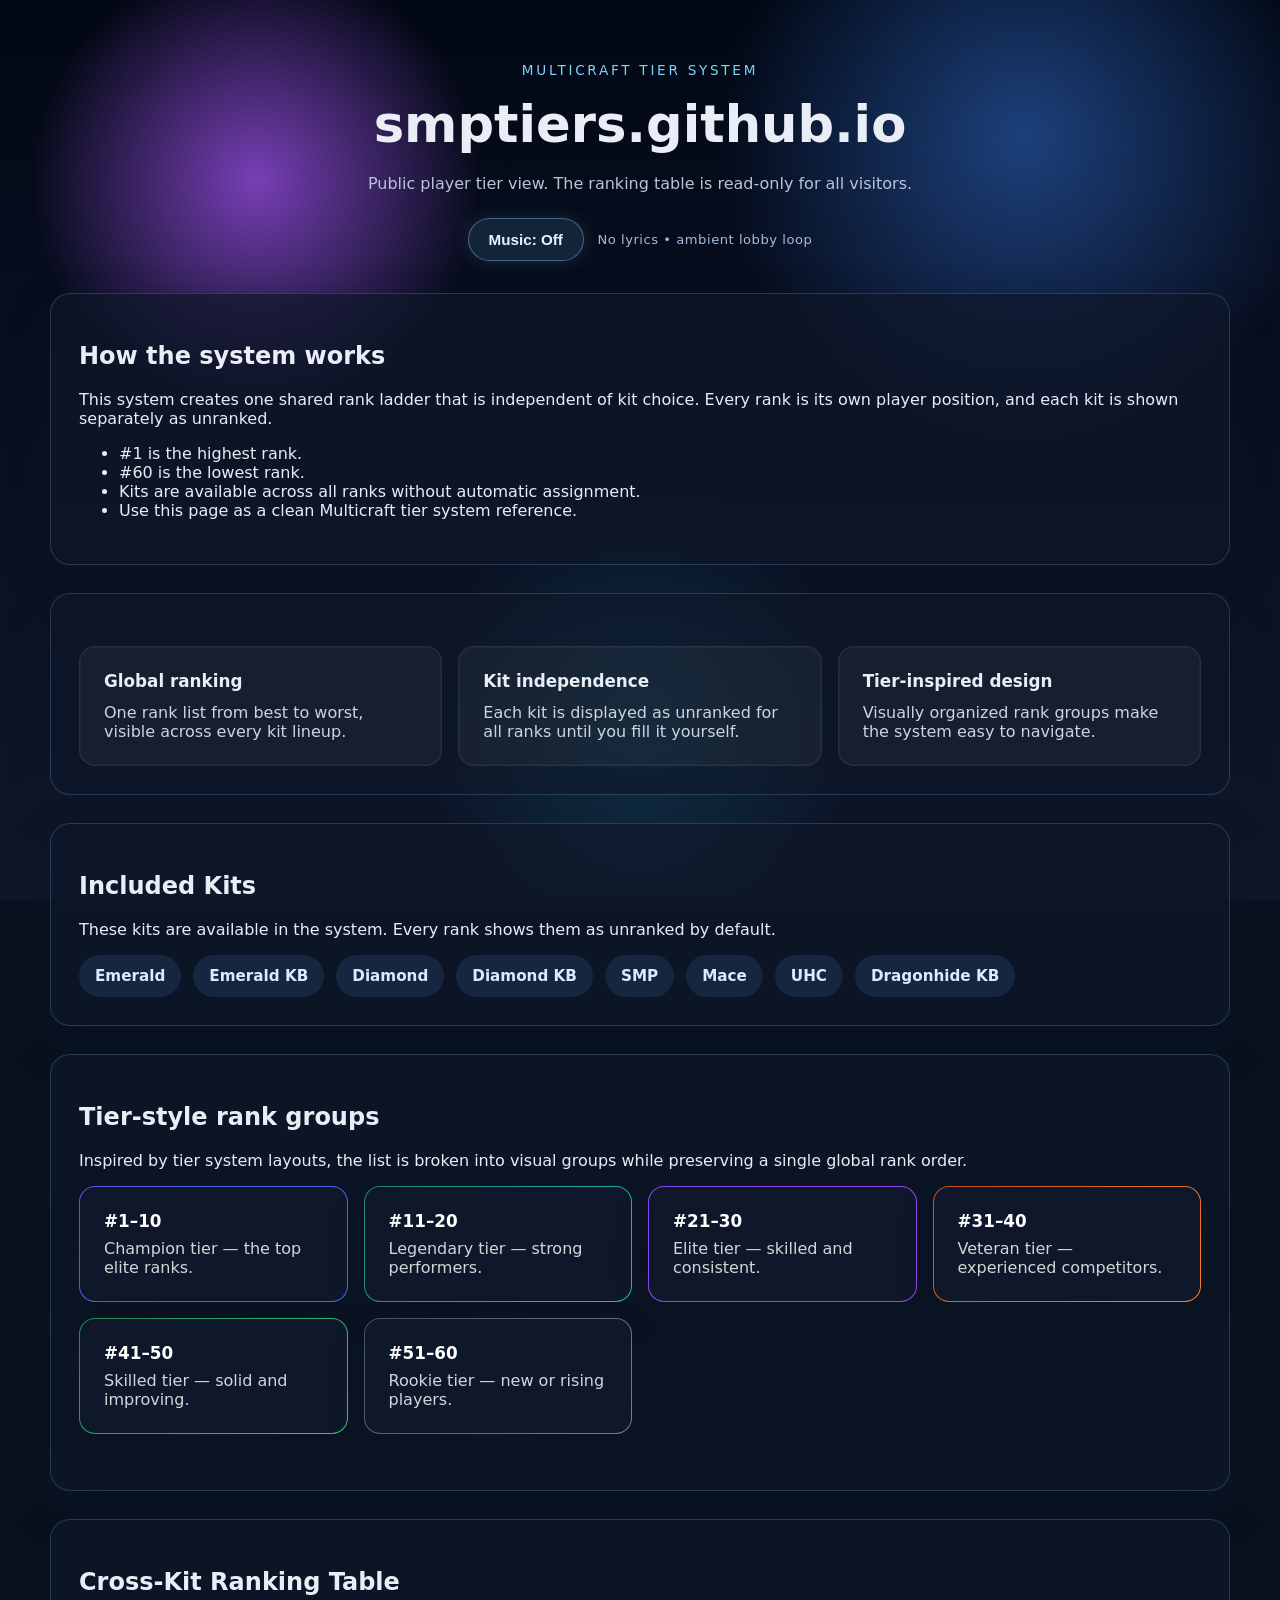
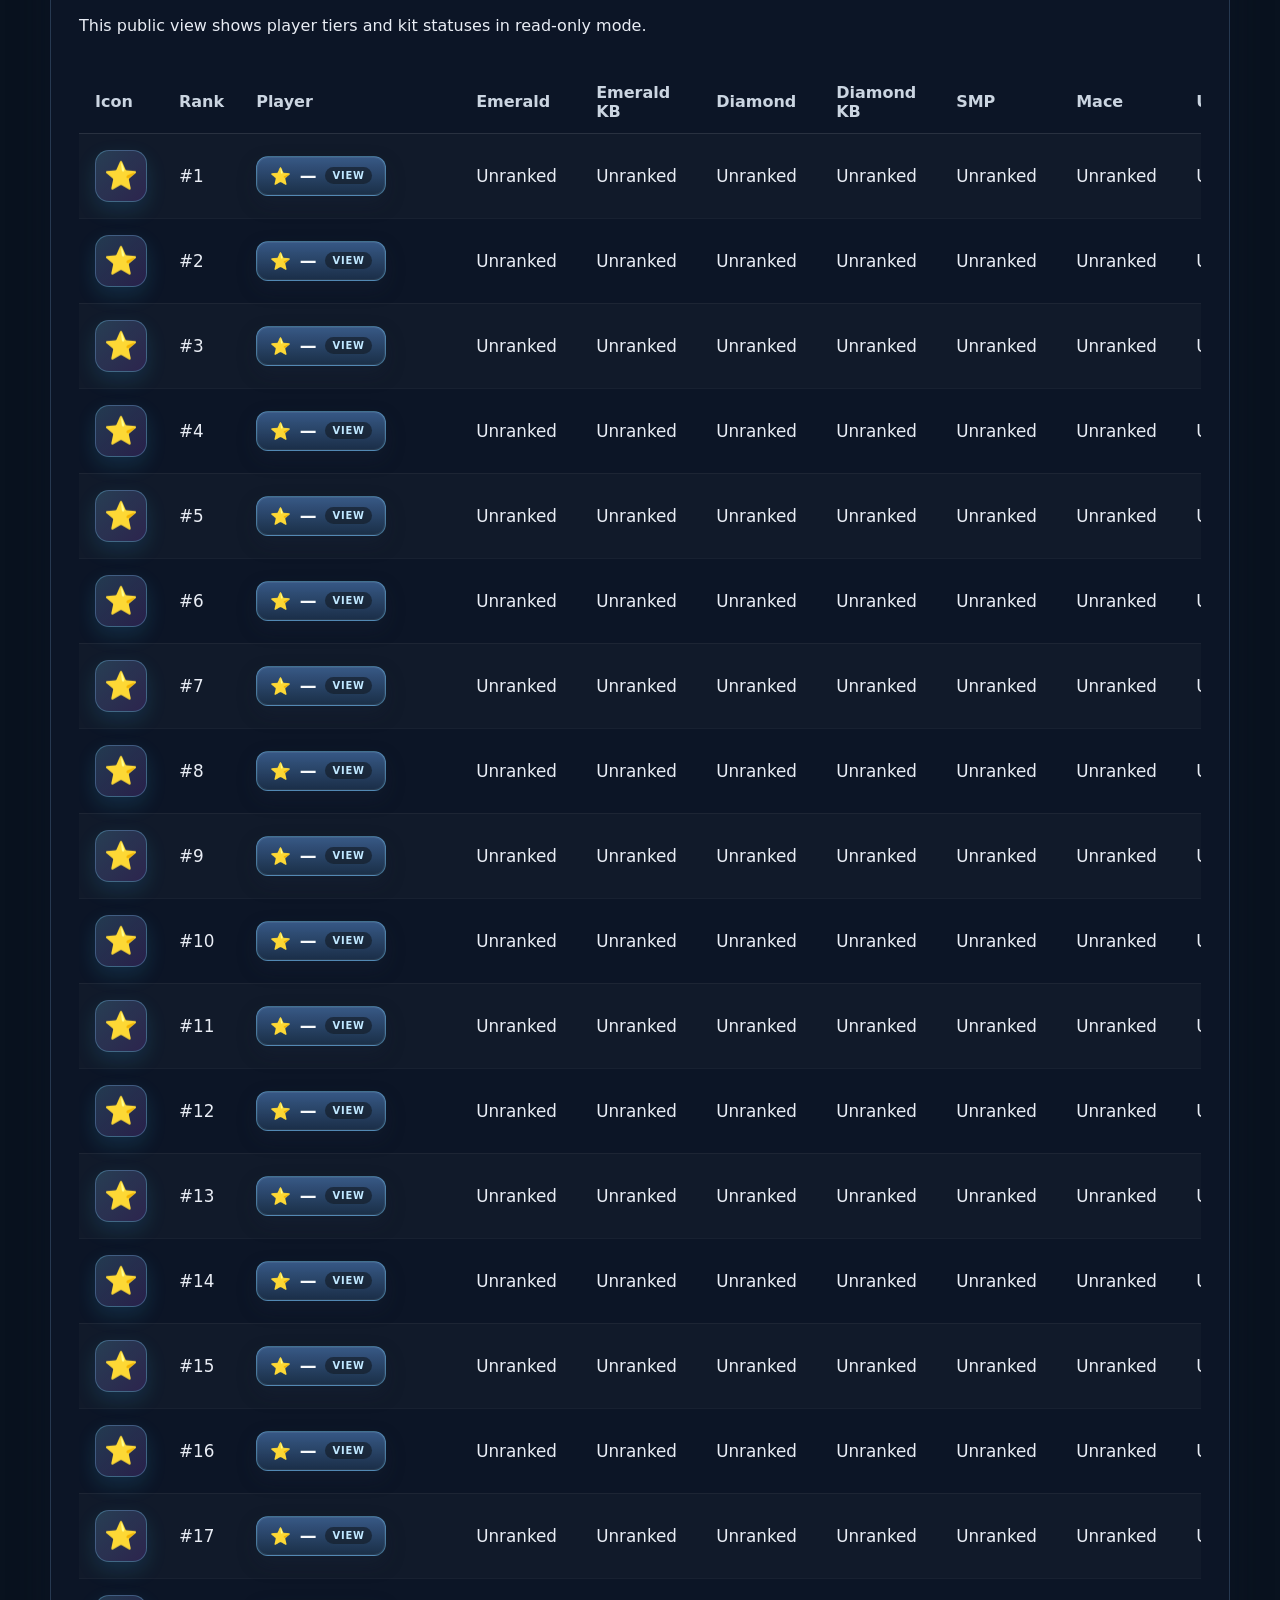
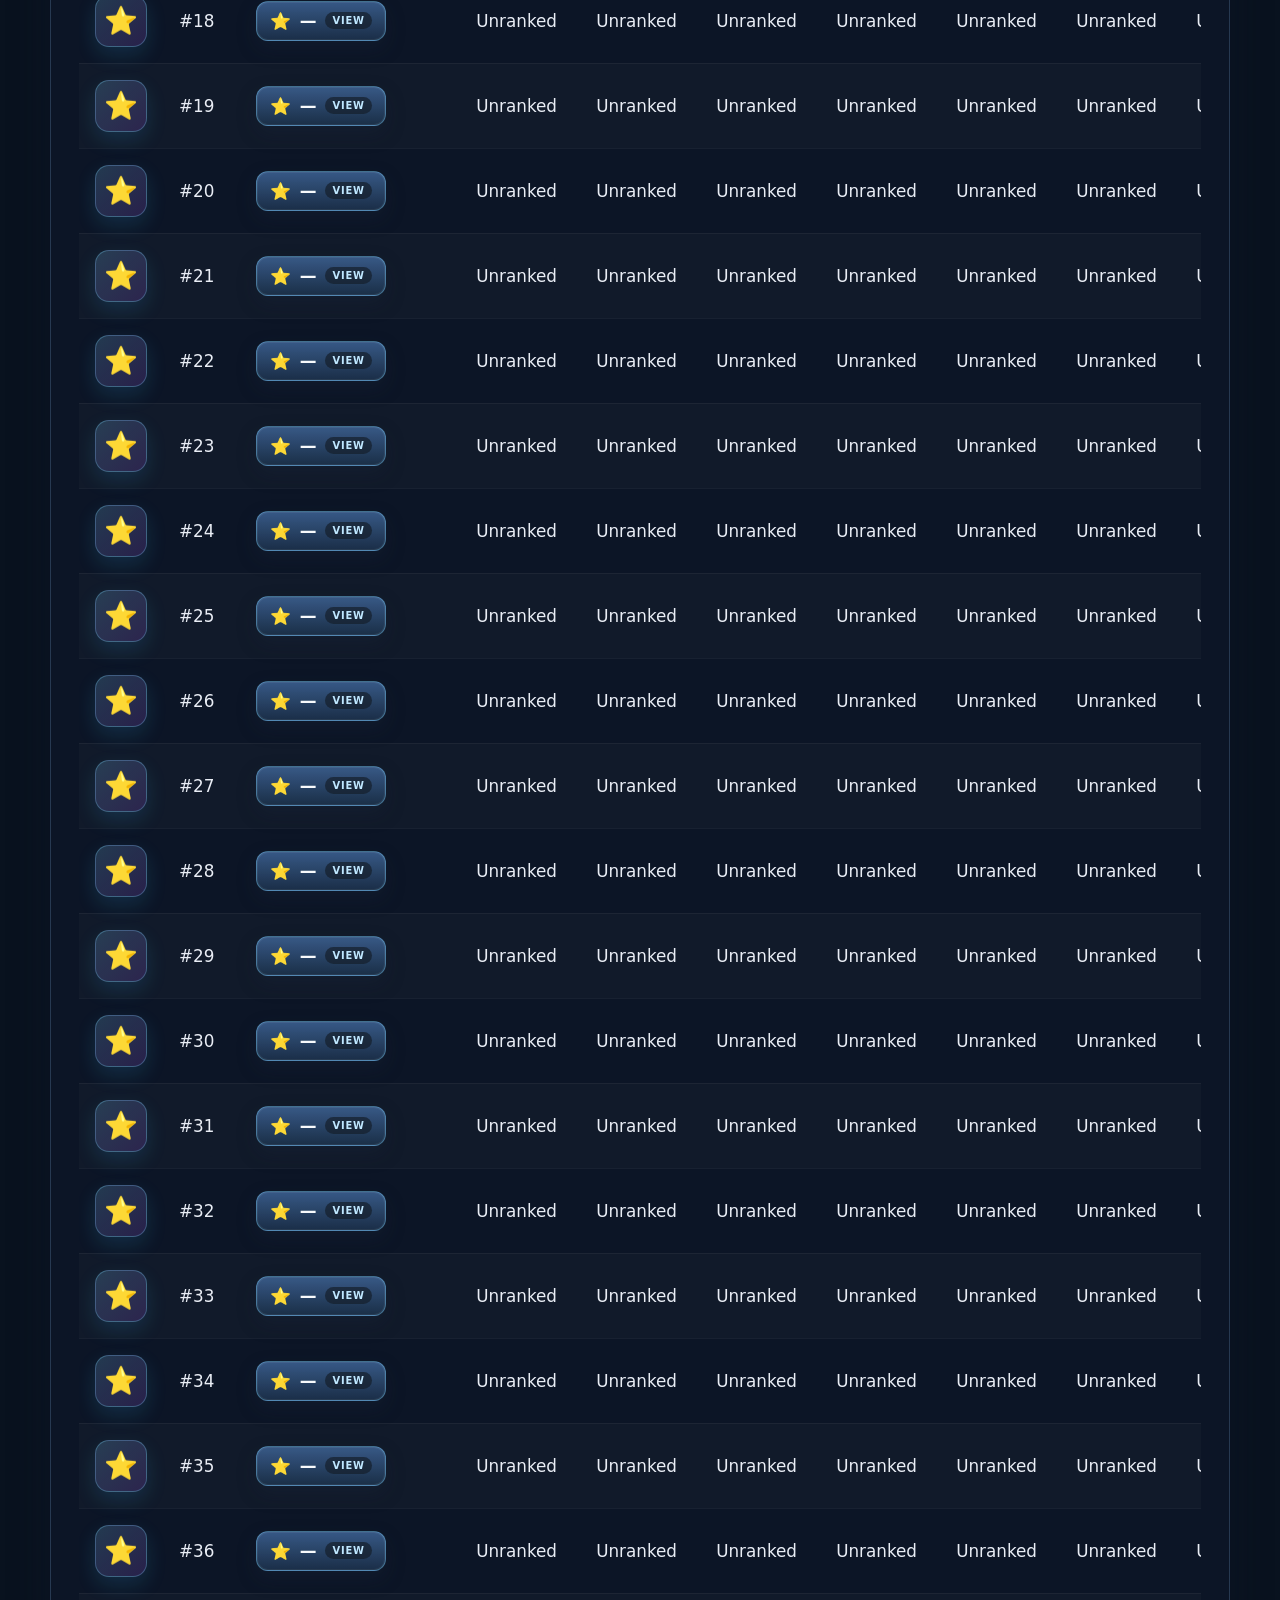
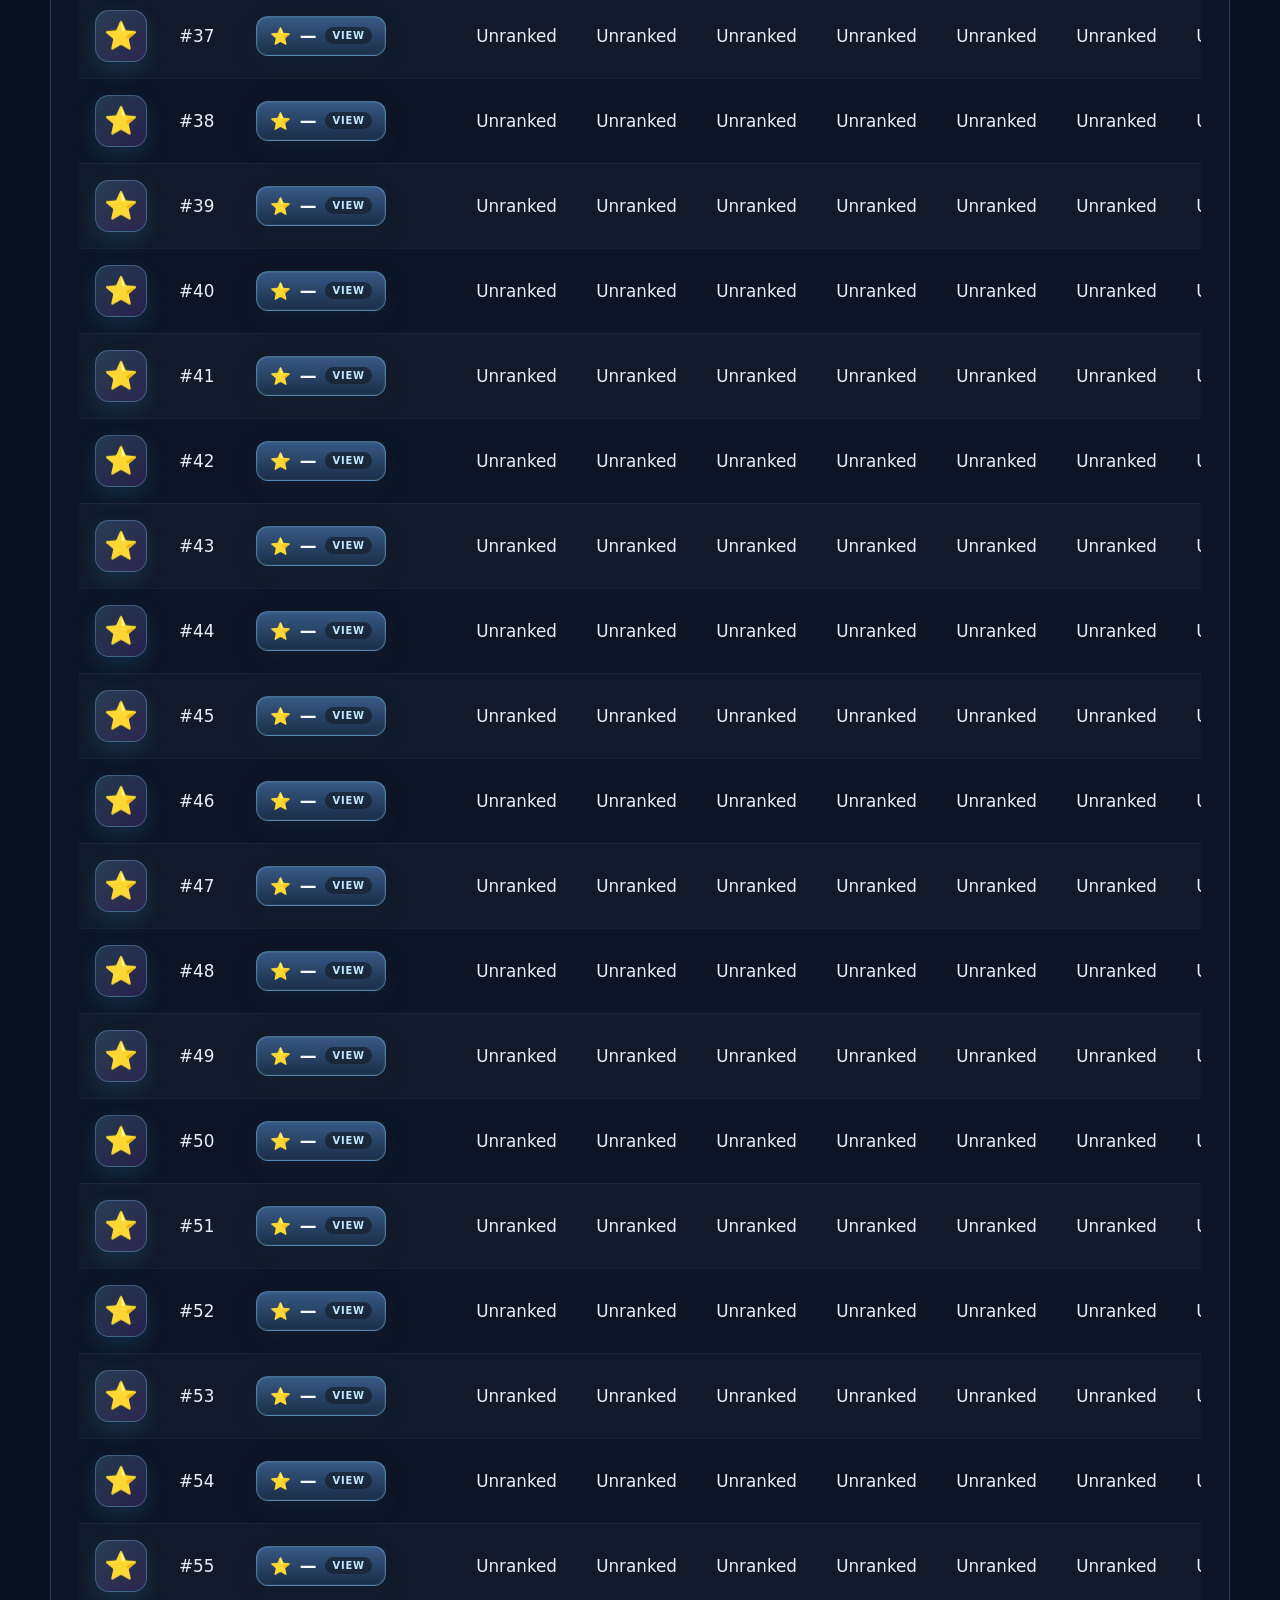
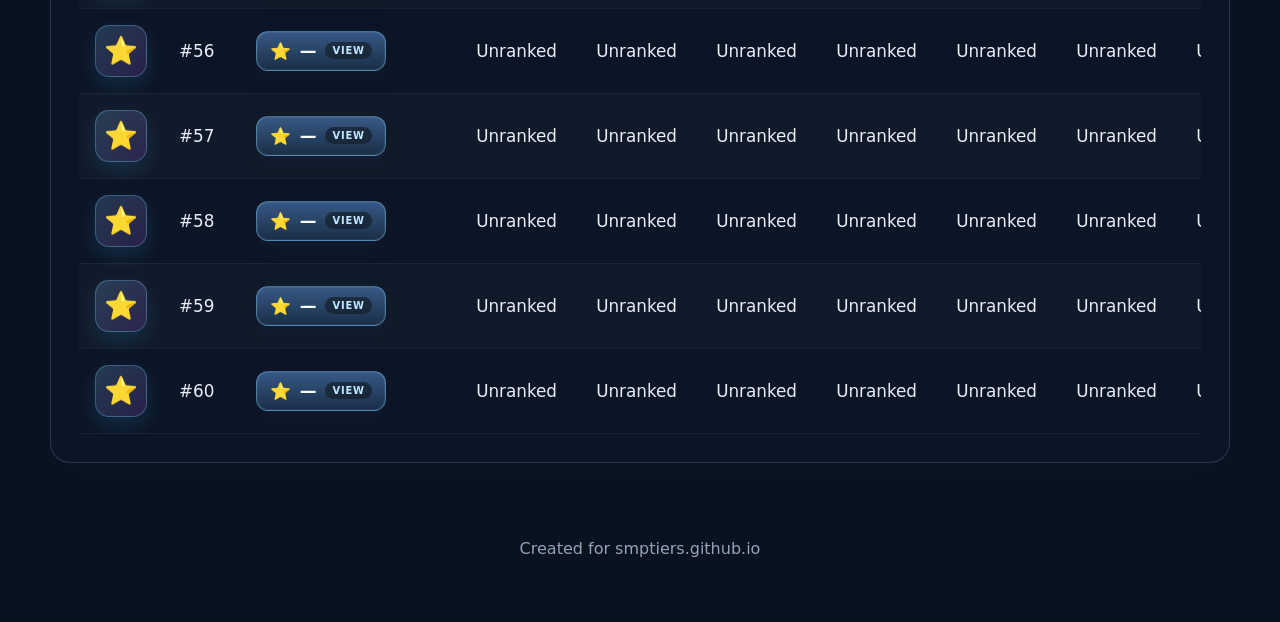
==== commit 7c717af9: "Add explicit Minecraft-style player profile buttons" ====
--- a/index.html
+++ b/index.html
@@ -163,9 +163,73 @@
     }));
 
     const tbody = document.getElementById('rank-table-body');
-
-    function createRankRow(entry) {
+    const modal = document.createElement('div');
+    modal.className = 'player-modal';
+    modal.innerHTML = `
+      <div class="player-card">
+        <div class="player-card-header">
+          <div class="player-card-title">
+            <div class="profile-badge profile-badge-large">⭐</div>
+            <div>
+              <div class="player-card-rank">Rank #1</div>
+              <h3>Player Name</h3>
+            </div>
+          </div>
+          <button class="close-modal" type="button" aria-label="Close player details">×</button>
+        </div>
+        <ul class="player-tier-list"></ul>
+      </div>
+    `;
+    document.body.appendChild(modal);
+
+    const modalBadge = modal.querySelector('.profile-badge');
+    const modalRank = modal.querySelector('.player-card-rank');
+    const modalTitle = modal.querySelector('h3');
+    const modalList = modal.querySelector('.player-tier-list');
+    const closeButton = modal.querySelector('.close-modal');
+
+    function openPlayerModal(entry) {
+      const playerName = entry.player || 'Unnamed Player';
+      modalBadge.textContent = icons[entry.avatar] || icons.default;
+      modalRank.textContent = `Rank #${entry.rank}`;
+      modalTitle.textContent = playerName;
+
+      modalList.innerHTML = '';
+      kits.forEach((kit) => {
+        const item = document.createElement('li');
+        item.innerHTML = `<strong>${kit}</strong><span>${entry.kits[kit] || 'Unranked'}</span>`;
+        modalList.appendChild(item);
+      });
+
+      modal.classList.add('visible');
+    }
+
+    function closePlayerModal() {
+      modal.classList.remove('visible');
+    }
+
+    closeButton.addEventListener('click', closePlayerModal);
+    modal.addEventListener('click', (event) => {
+      if (event.target === modal) {
+        closePlayerModal();
+      }
+    });
+
+    function createRankRow(entry, index) {
       const row = document.createElement('tr');
+      row.className = 'rank-row';
+      row.setAttribute('tabindex', '0');
+      row.setAttribute('role', 'button');
+      row.dataset.index = String(index);
+
+      const openEntry = () => openPlayerModal(entry);
+      row.addEventListener('click', openEntry);
+      row.addEventListener('keydown', (event) => {
+        if (event.key === 'Enter' || event.key === ' ') {
+          event.preventDefault();
+          openEntry();
+        }
+      });
 
       const iconCell = document.createElement('td');
       iconCell.className = 'profile-cell';
@@ -181,10 +245,12 @@
 
       const playerCell = document.createElement('td');
       playerCell.className = 'player-cell';
-      const playerText = document.createElement('span');
-      playerText.className = 'player-name';
-      playerText.textContent = entry.player || '—';
-      playerCell.appendChild(playerText);
+      const playerButton = document.createElement('button');
+      playerButton.type = 'button';
+      playerButton.className = 'player-name-button';
+      playerButton.innerHTML = `${icons[entry.avatar] || icons.default} <span>${entry.player || '—'}</span> <small>View</small>`;
+      playerButton.addEventListener('click', openEntry);
+      playerCell.appendChild(playerButton);
       row.appendChild(playerCell);
 
       kits.forEach(kit => {
@@ -202,8 +268,17 @@
 
     function renderTable() {
       tbody.innerHTML = '';
-      ranks.forEach(createRankRow);
-    }
+      ranks.forEach((entry, index) => createRankRow(entry, index));
+    }
+
+    tbody.addEventListener('click', (event) => {
+      const row = event.target.closest('tr.rank-row');
+      if (!row) return;
+      const index = Number(row.dataset.index);
+      if (!Number.isNaN(index) && ranks[index]) {
+        openPlayerModal(ranks[index]);
+      }
+    });
 
     renderTable();
 
--- a/styles.css
+++ b/styles.css
@@ -259,6 +259,15 @@
   vertical-align: middle;
 }
 
+.rank-row {
+  cursor: pointer;
+  transition: background 0.2s ease, transform 0.2s ease;
+}
+
+.rank-row:hover {
+  background: rgba(125, 211, 252, 0.06);
+}
+
 .profile-cell {
   width: 90px;
 }
@@ -275,10 +284,50 @@
   box-shadow: 0 8px 20px rgba(56, 189, 248, 0.15);
 }
 
+.profile-badge-large {
+  width: 82px;
+  height: 82px;
+  font-size: 2.5rem;
+  border-radius: 18px;
+}
+
 .player-name {
   font-size: 1.22rem;
   font-weight: 700;
   color: #f8fafc;
+}
+
+.player-name-button {
+  display: inline-flex;
+  align-items: center;
+  gap: 0.55rem;
+  background: linear-gradient(180deg, rgba(63, 101, 151, 0.85), rgba(28, 50, 75, 0.9));
+  border: 1px solid rgba(125, 211, 252, 0.4);
+  color: #f8fafc;
+  border-radius: 12px;
+  padding: 0.56rem 0.8rem;
+  font: inherit;
+  font-weight: 700;
+  cursor: pointer;
+  box-shadow: inset 0 0 0 1px rgba(255,255,255,0.06), 0 8px 18px rgba(23, 36, 56, 0.35);
+}
+
+.player-name-button:hover,
+.player-name-button:focus-visible {
+  transform: translateY(-1px);
+  box-shadow: inset 0 0 0 1px rgba(255,255,255,0.08), 0 10px 22px rgba(96, 165, 250, 0.18);
+  outline: none;
+}
+
+.player-name-button small {
+  display: inline-block;
+  padding: 0.18rem 0.45rem;
+  border-radius: 999px;
+  background: rgba(21, 31, 43, 0.7);
+  color: #bfe7ff;
+  font-size: 0.62rem;
+  letter-spacing: 0.08em;
+  text-transform: uppercase;
 }
 
 .player-cell {
@@ -297,6 +346,115 @@
   color: #f8fafc;
   padding: 0.7rem 0.75rem;
   font-size: 0.95rem;
+}
+
+.player-modal {
+  position: fixed;
+  inset: 0;
+  display: none;
+  align-items: center;
+  justify-content: center;
+  background: rgba(2, 6, 23, 0.74);
+  backdrop-filter: blur(6px);
+  z-index: 50;
+  padding: 1rem;
+}
+
+.player-modal.visible {
+  display: flex;
+}
+
+.player-card {
+  width: min(560px, 100%);
+  background: linear-gradient(180deg, rgba(17, 24, 39, 0.98), rgba(14, 20, 31, 0.98));
+  border: 1px solid rgba(125, 211, 252, 0.28);
+  border-radius: 1.4rem;
+  box-shadow: 0 24px 60px rgba(15, 23, 42, 0.8);
+  padding: 1.25rem;
+  position: relative;
+  overflow: hidden;
+}
+
+.player-card::before {
+  content: "";
+  position: absolute;
+  inset: 0;
+  background: linear-gradient(135deg, rgba(59, 130, 246, 0.16), rgba(168, 85, 247, 0.12), transparent 70%);
+  pointer-events: none;
+}
+
+.player-card-header,
+.player-card * {
+  position: relative;
+  z-index: 1;
+}
+
+.player-card-header {
+  display: flex;
+  align-items: center;
+  justify-content: space-between;
+  gap: 1rem;
+  margin-bottom: 1rem;
+}
+
+.player-card-title {
+  display: flex;
+  align-items: center;
+  gap: 0.9rem;
+}
+
+.player-card h3 {
+  margin: 0;
+  font-size: 1.7rem;
+}
+
+.player-card-rank {
+  color: #7dd3fc;
+  font-size: 0.82rem;
+  letter-spacing: 0.12em;
+  text-transform: uppercase;
+  margin-bottom: 0.2rem;
+}
+
+.close-modal {
+  border: 1px solid rgba(255, 255, 255, 0.12);
+  background: rgba(255, 255, 255, 0.04);
+  color: #f8fafc;
+  width: 2.25rem;
+  height: 2.25rem;
+  border-radius: 50%;
+  cursor: pointer;
+  font-size: 1.1rem;
+}
+
+.player-tier-list {
+  list-style: none;
+  margin: 0;
+  padding: 0;
+  display: grid;
+  grid-template-columns: repeat(auto-fit, minmax(160px, 1fr));
+  gap: 0.7rem;
+}
+
+.player-tier-list li {
+  padding: 0.8rem 0.9rem;
+  border-radius: 0.8rem;
+  background: rgba(255, 255, 255, 0.04);
+  border: 1px solid rgba(255, 255, 255, 0.08);
+}
+
+.player-tier-list strong {
+  display: block;
+  font-size: 0.7rem;
+  letter-spacing: 0.08em;
+  color: #9fb7d3;
+  text-transform: uppercase;
+  margin-bottom: 0.35rem;
+}
+
+.player-tier-list span {
+  font-weight: 700;
+  color: #f8fafc;
 }
 
 tbody tr:nth-child(odd) {
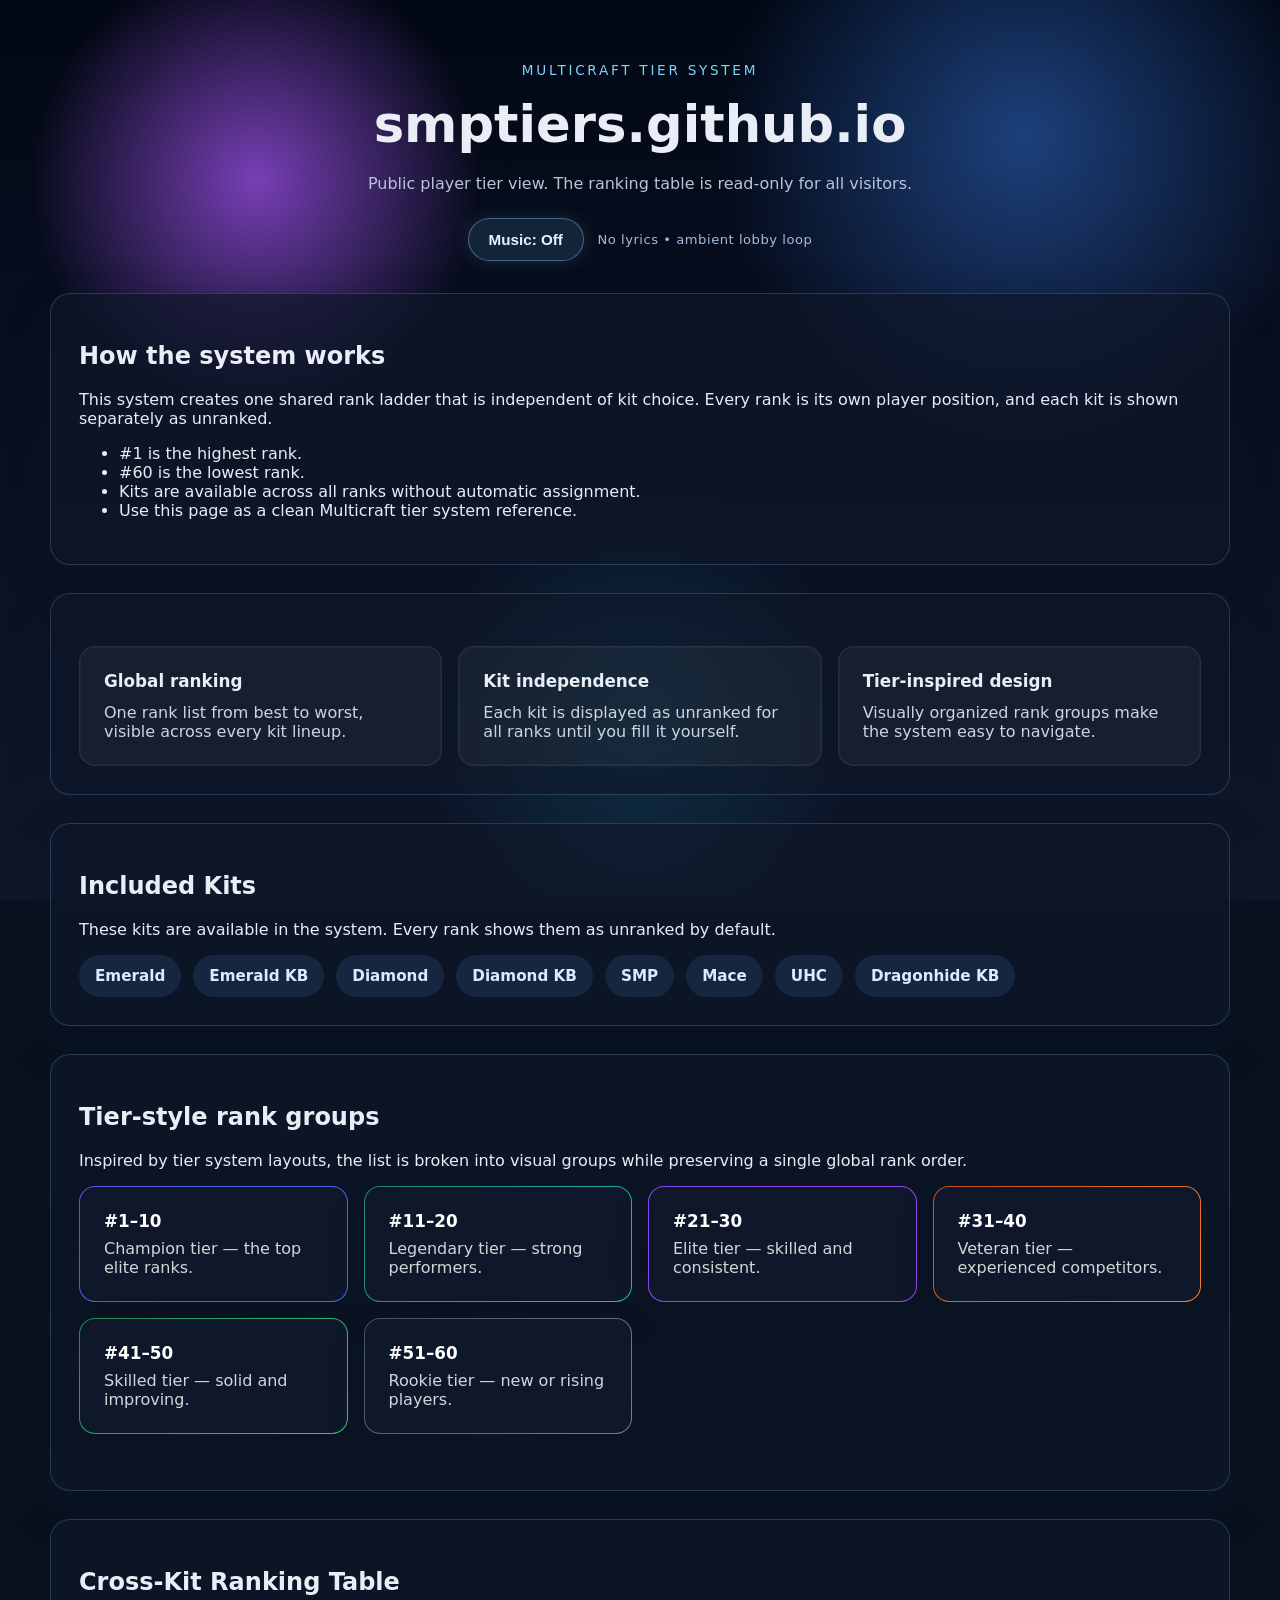
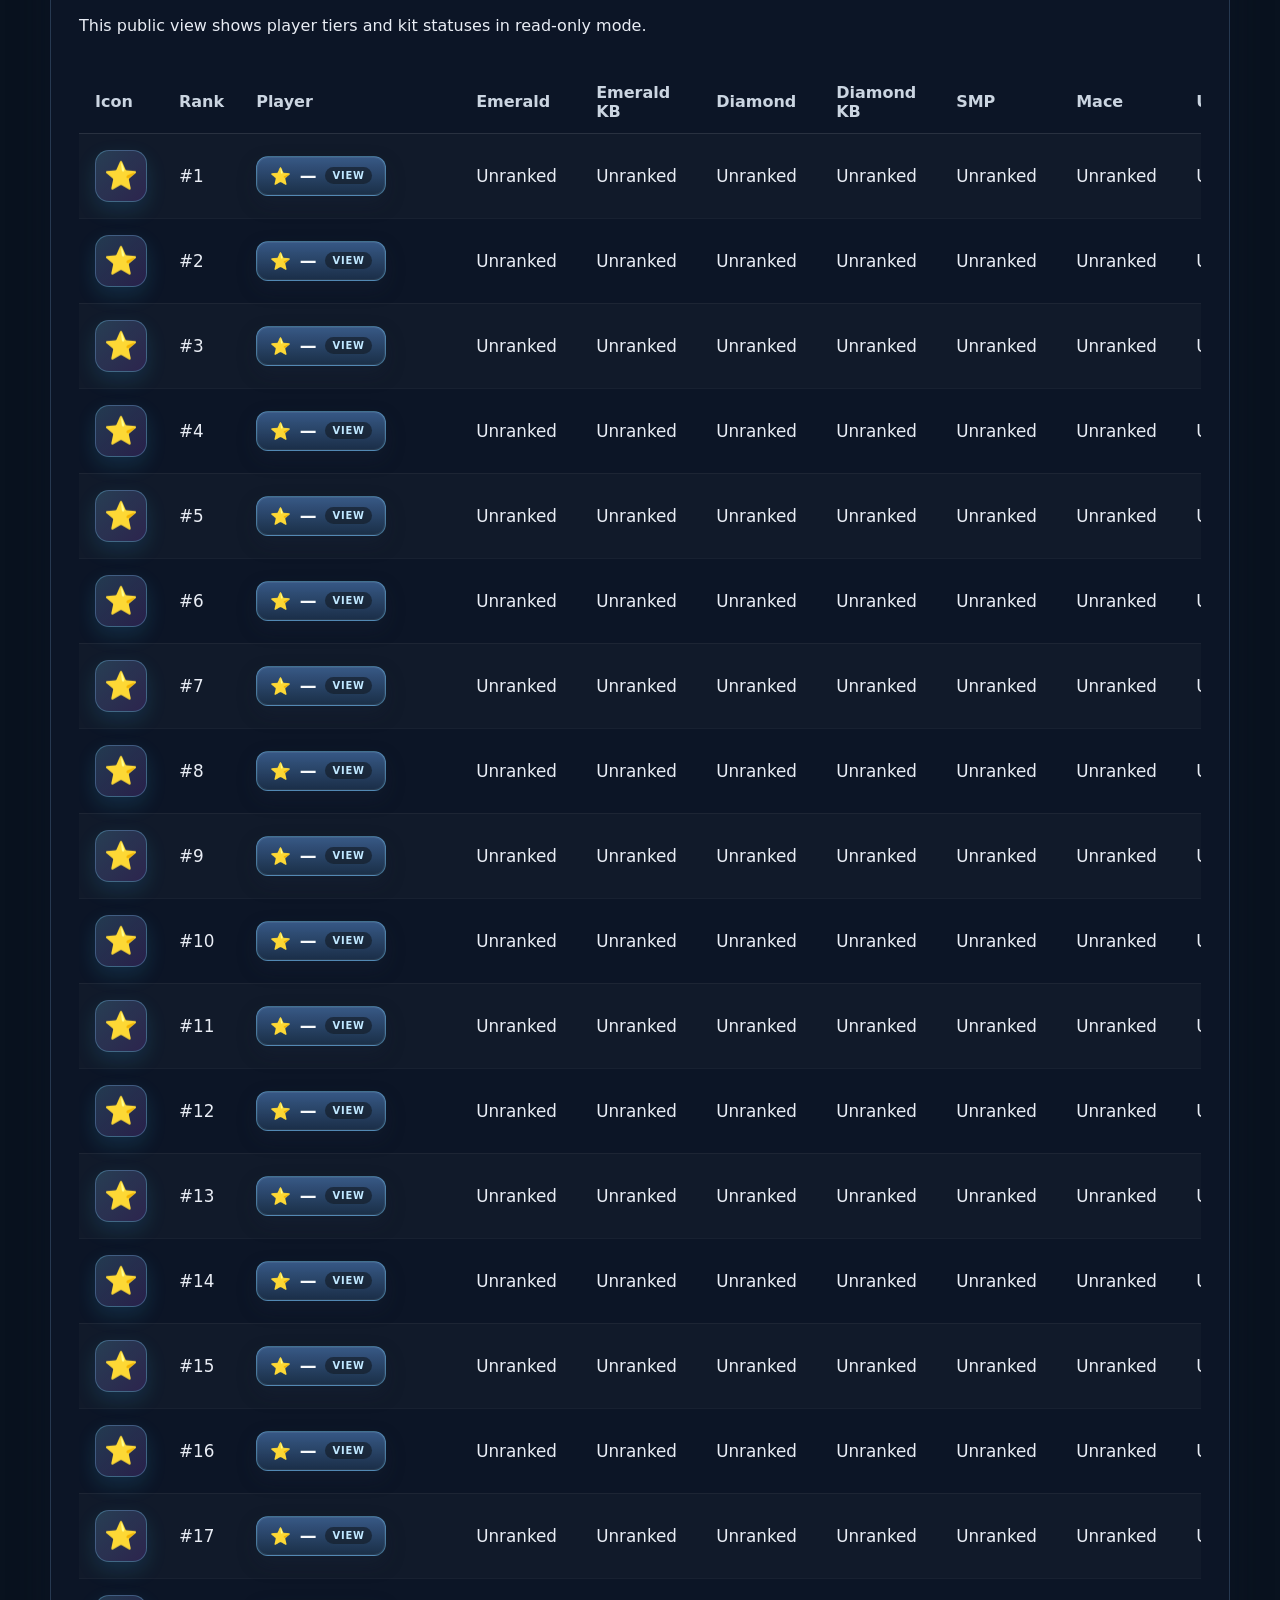
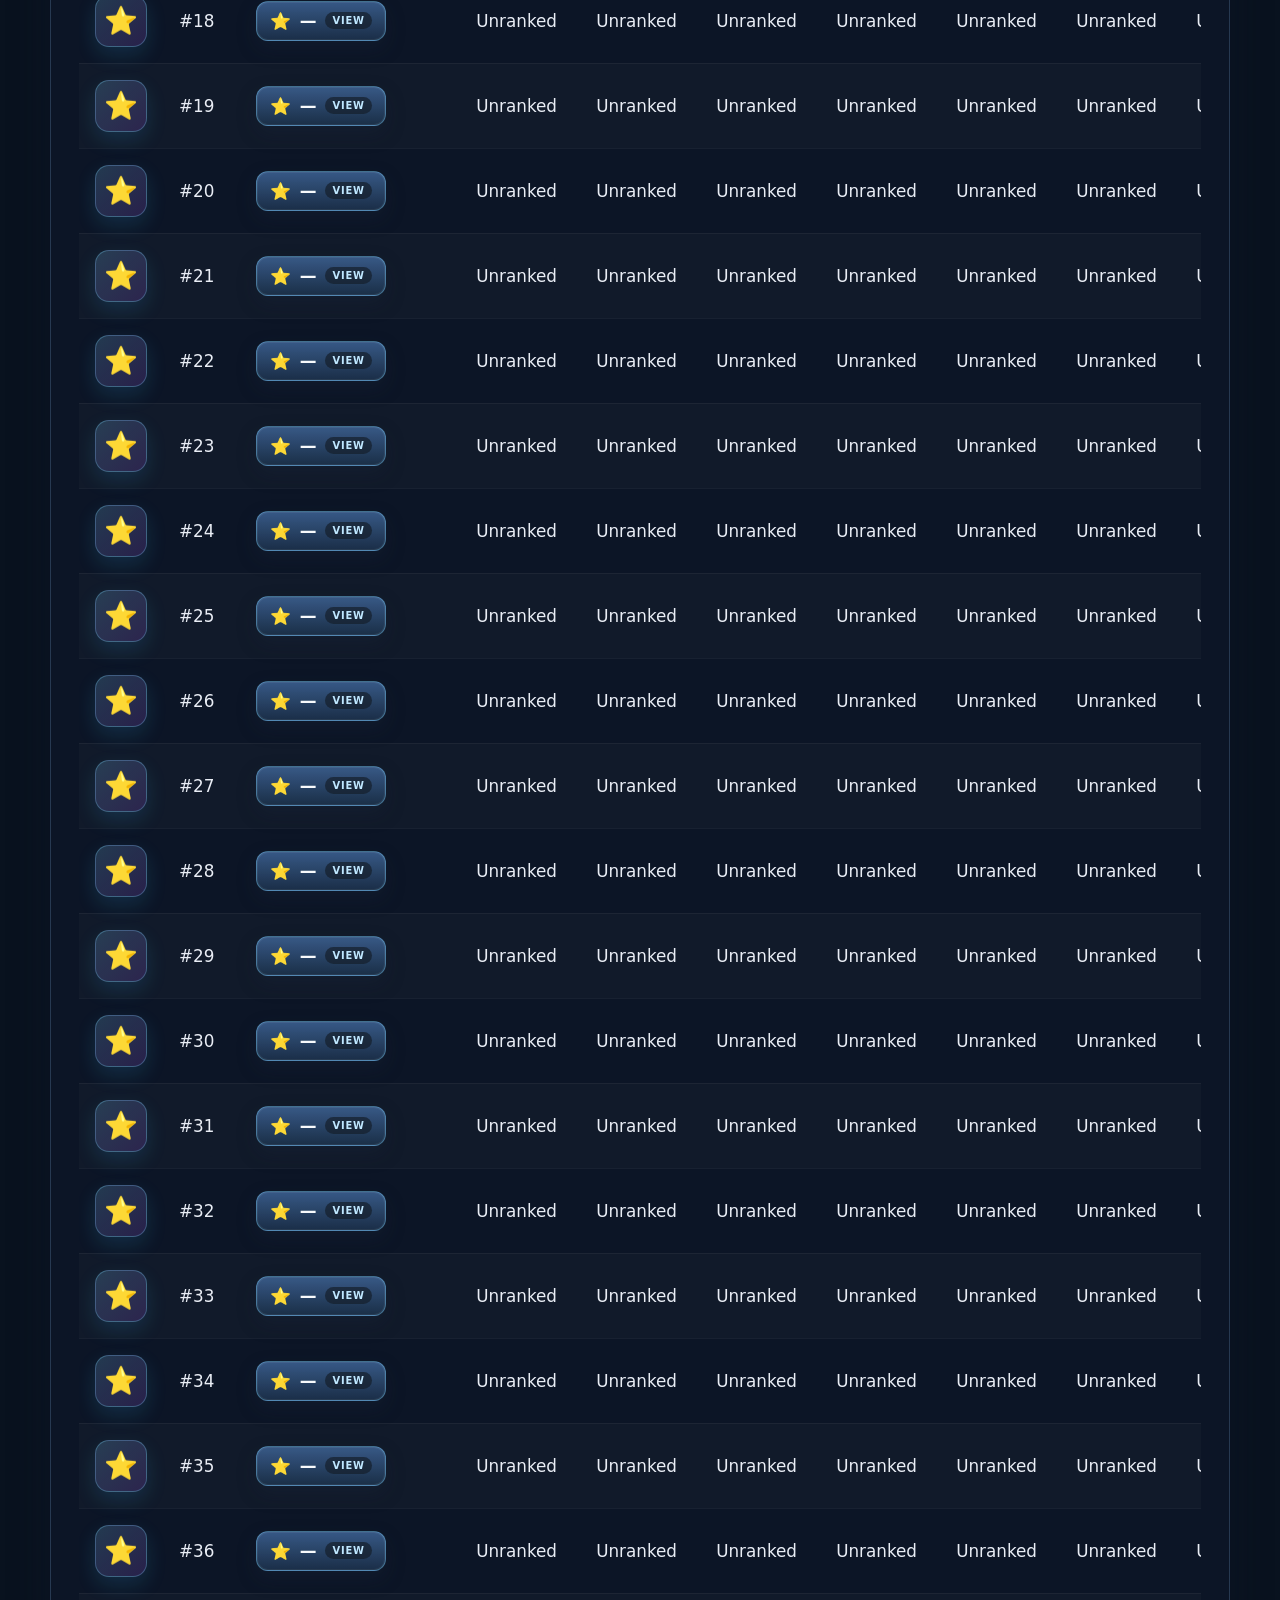
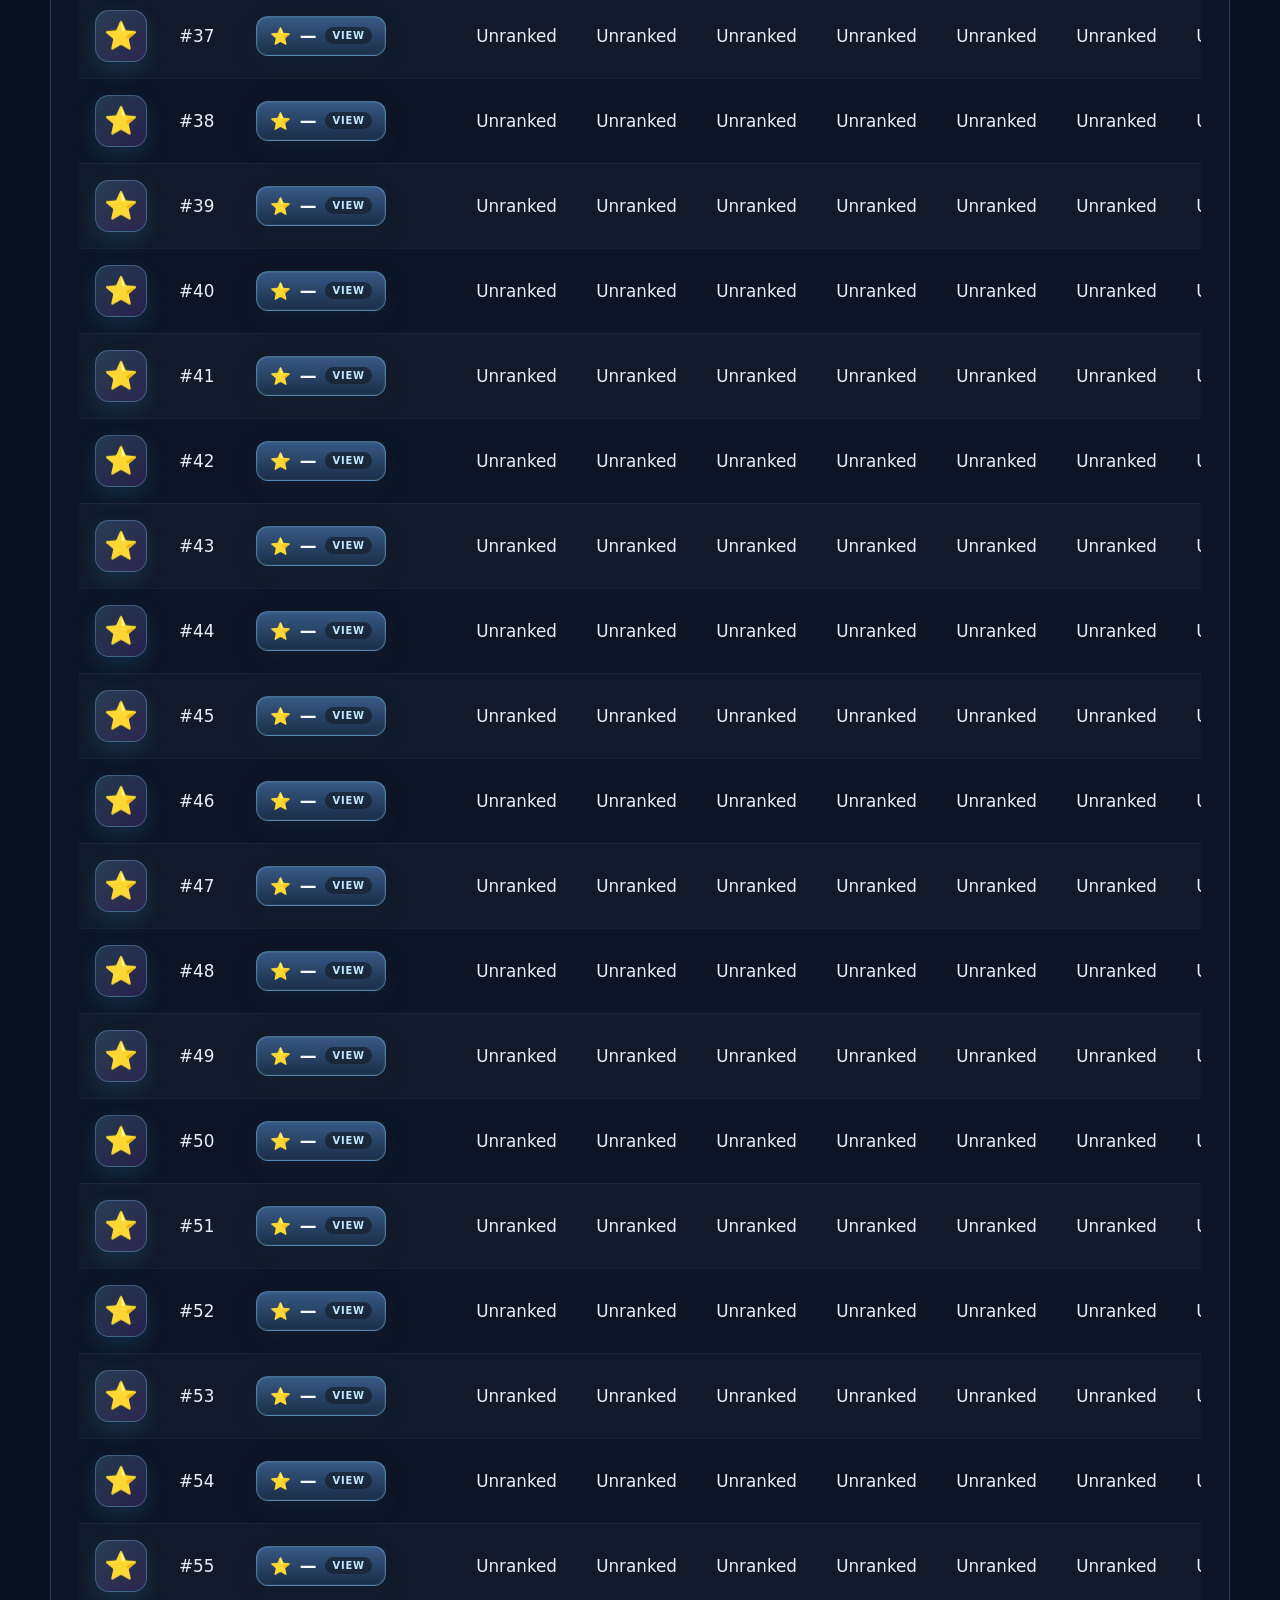
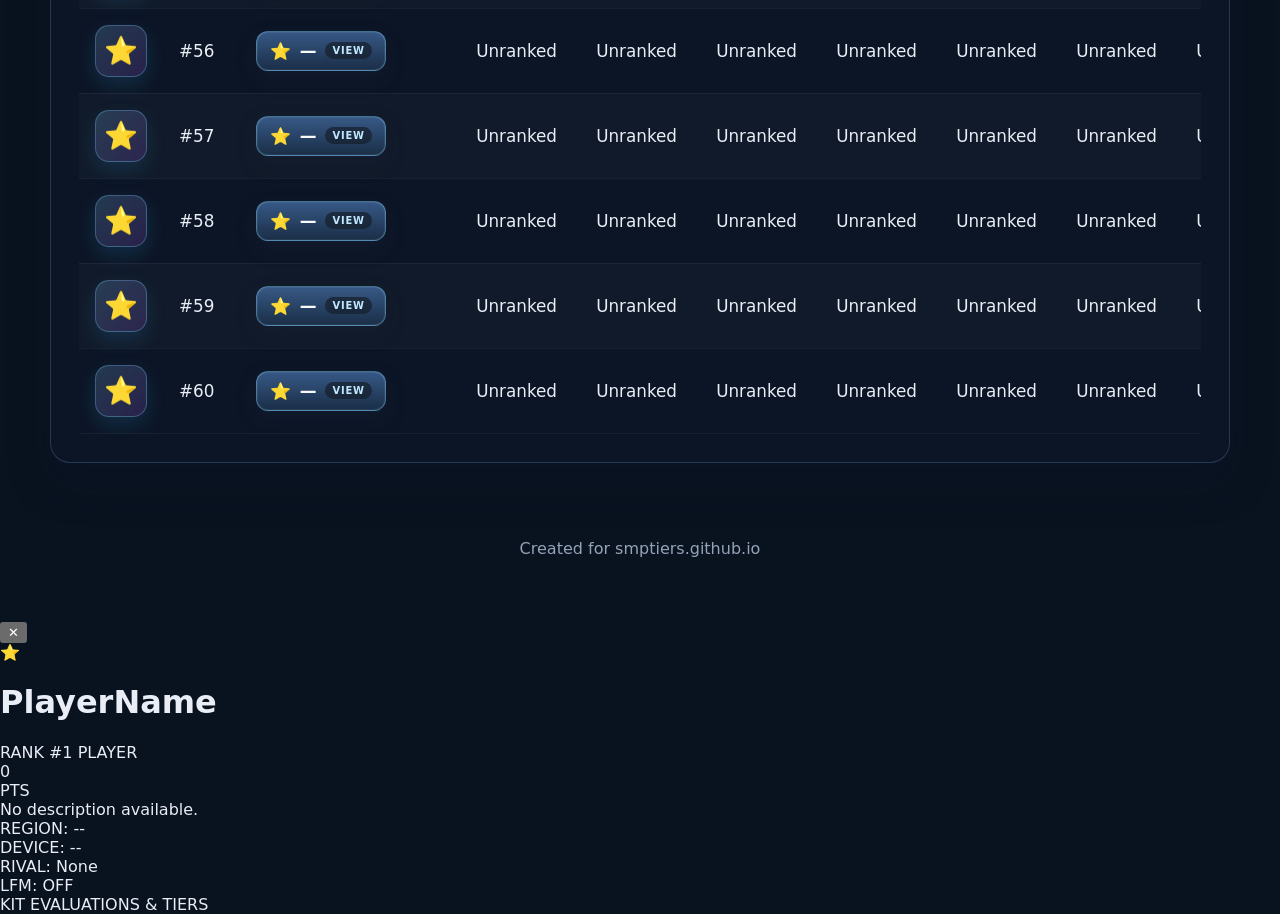
==== commit 5479b935: "Load rankings from shared data file" ====
--- a/index.html
+++ b/index.html
@@ -134,6 +134,51 @@
     </div>
   </footer>
 
+  <div id="profileModalOverlay" class="modal-overlay" onclick="closeModalOnBackdrop(event)">
+    <div class="profile-modal" id="profileModal">
+      <div class="profile-banner" id="pBanner">
+        <div class="modal-actions">
+          <button class="icon-btn" title="Close" onclick="closePlayerProfile()">✕</button>
+        </div>
+      </div>
+
+      <div class="profile-body">
+        <div class="profile-top-row">
+          <div class="avatar-preview-box" id="pAvatar">⭐</div>
+
+          <div class="player-meta-box">
+            <h1 class="player-name-title" id="pName">PlayerName</h1>
+            <div class="player-badges-row">
+              <span class="badge-pill badge-rank" id="pRank">RANK #1</span>
+              <span class="badge-pill badge-title" id="pTitleBadge">PLAYER</span>
+            </div>
+          </div>
+
+          <div class="points-counter-box">
+            <div class="points-num" id="pPoints">0</div>
+            <div class="points-lbl">PTS</div>
+          </div>
+        </div>
+
+        <div class="player-bio-card">
+          <div id="pDescription">No description available.</div>
+          <div class="bio-meta-grid">
+            <div id="pRegion">REGION: --</div>
+            <div id="pDevice">DEVICE: --</div>
+            <div id="pRival">RIVAL: None</div>
+            <div id="pLfm">LFM: OFF</div>
+          </div>
+        </div>
+
+        <div class="modal-section-title">
+          <span>KIT EVALUATIONS & TIERS</span>
+        </div>
+
+        <div class="kit-circles-grid" id="pTiers"></div>
+      </div>
+    </div>
+  </div>
+
   <script>
     const icons = {
       mace: '🗡️',
@@ -154,66 +199,76 @@
       'Dragonhide KB'
     ];
 
-    const savedData = localStorage.getItem('smptiers-rank-data');
-    const ranks = savedData ? JSON.parse(savedData) : Array.from({ length: 60 }, (_, index) => ({
-      rank: index + 1,
-      player: '',
-      avatar: 'default',
-      kits: kits.reduce((acc, kit) => ({ ...acc, [kit]: 'Unranked' }), {})
-    }));
+    function makeBlankRanks() {
+      return Array.from({ length: 60 }, (_, index) => ({
+        rank: index + 1,
+        player: '',
+        avatar: 'default',
+        kits: kits.reduce((acc, kit) => ({ ...acc, [kit]: 'Unranked' }), {})
+      }));
+    }
+
+    function normalizeRanks(entries) {
+      return entries.map((entry, index) => ({
+        rank: index + 1,
+        player: entry.player || '',
+        avatar: icons[entry.avatar] ? entry.avatar : 'default',
+        kits: kits.reduce((acc, kit) => ({
+          ...acc,
+          [kit]: entry.kits && entry.kits[kit] ? String(entry.kits[kit]) : 'Unranked'
+        }), {})
+      }));
+    }
+
+    let ranks = makeBlankRanks();
 
     const tbody = document.getElementById('rank-table-body');
-    const modal = document.createElement('div');
-    modal.className = 'player-modal';
-    modal.innerHTML = `
-      <div class="player-card">
-        <div class="player-card-header">
-          <div class="player-card-title">
-            <div class="profile-badge profile-badge-large">⭐</div>
-            <div>
-              <div class="player-card-rank">Rank #1</div>
-              <h3>Player Name</h3>
-            </div>
-          </div>
-          <button class="close-modal" type="button" aria-label="Close player details">×</button>
-        </div>
-        <ul class="player-tier-list"></ul>
-      </div>
-    `;
-    document.body.appendChild(modal);
-
-    const modalBadge = modal.querySelector('.profile-badge');
-    const modalRank = modal.querySelector('.player-card-rank');
-    const modalTitle = modal.querySelector('h3');
-    const modalList = modal.querySelector('.player-tier-list');
-    const closeButton = modal.querySelector('.close-modal');
+    const modalOverlay = document.getElementById('profileModalOverlay');
+    const modalAvatar = document.getElementById('pAvatar');
+    const modalName = document.getElementById('pName');
+    const modalRank = document.getElementById('pRank');
+    const modalTitleBadge = document.getElementById('pTitleBadge');
+    const modalPoints = document.getElementById('pPoints');
+    const modalDescription = document.getElementById('pDescription');
+    const modalRegion = document.getElementById('pRegion');
+    const modalDevice = document.getElementById('pDevice');
+    const modalRival = document.getElementById('pRival');
+    const modalLfm = document.getElementById('pLfm');
+    const modalTiers = document.getElementById('pTiers');
+
+    function closeModalOnBackdrop(event) {
+      if (event.target === modalOverlay) {
+        closePlayerProfile();
+      }
+    }
+
+    function closePlayerProfile() {
+      modalOverlay.classList.remove('visible');
+    }
 
     function openPlayerModal(entry) {
       const playerName = entry.player || 'Unnamed Player';
-      modalBadge.textContent = icons[entry.avatar] || icons.default;
-      modalRank.textContent = `Rank #${entry.rank}`;
-      modalTitle.textContent = playerName;
-
-      modalList.innerHTML = '';
+      modalAvatar.textContent = icons[entry.avatar] || icons.default;
+      modalName.textContent = playerName;
+      modalRank.textContent = `RANK #${entry.rank}`;
+      modalTitleBadge.textContent = 'PLAYER';
+      modalPoints.textContent = String(entry.rank || 1);
+      modalDescription.textContent = 'No description available.';
+      modalRegion.textContent = `REGION: --`;
+      modalDevice.textContent = `DEVICE: --`;
+      modalRival.textContent = 'RIVAL: None';
+      modalLfm.textContent = 'LFM: OFF';
+
+      modalTiers.innerHTML = '';
       kits.forEach((kit) => {
-        const item = document.createElement('li');
-        item.innerHTML = `<strong>${kit}</strong><span>${entry.kits[kit] || 'Unranked'}</span>`;
-        modalList.appendChild(item);
+        const tierItem = document.createElement('div');
+        tierItem.className = 'kit-circle';
+        tierItem.innerHTML = `<span class="kit-label">${kit}</span><span class="kit-value">${entry.kits[kit] || 'Unranked'}</span>`;
+        modalTiers.appendChild(tierItem);
       });
 
-      modal.classList.add('visible');
-    }
-
-    function closePlayerModal() {
-      modal.classList.remove('visible');
-    }
-
-    closeButton.addEventListener('click', closePlayerModal);
-    modal.addEventListener('click', (event) => {
-      if (event.target === modal) {
-        closePlayerModal();
-      }
-    });
+      modalOverlay.classList.add('visible');
+    }
 
     function createRankRow(entry, index) {
       const row = document.createElement('tr');
@@ -248,8 +303,8 @@
       const playerButton = document.createElement('button');
       playerButton.type = 'button';
       playerButton.className = 'player-name-button';
+      playerButton.setAttribute('onclick', 'openPlayerModalFromIndex(' + index + ')');
       playerButton.innerHTML = `${icons[entry.avatar] || icons.default} <span>${entry.player || '—'}</span> <small>View</small>`;
-      playerButton.addEventListener('click', openEntry);
       playerCell.appendChild(playerButton);
       row.appendChild(playerCell);
 
@@ -266,21 +321,33 @@
       tbody.appendChild(row);
     }
 
+    function openPlayerModalFromIndex(index) {
+      if (ranks[index]) {
+        openPlayerModal(ranks[index]);
+      }
+    }
+
     function renderTable() {
       tbody.innerHTML = '';
       ranks.forEach((entry, index) => createRankRow(entry, index));
     }
 
-    tbody.addEventListener('click', (event) => {
-      const row = event.target.closest('tr.rank-row');
-      if (!row) return;
-      const index = Number(row.dataset.index);
-      if (!Number.isNaN(index) && ranks[index]) {
-        openPlayerModal(ranks[index]);
-      }
-    });
+    async function loadSharedRanks() {
+      try {
+        const response = await fetch('./data/ranks.json', { cache: 'no-store' });
+        if (!response.ok) throw new Error(`Unable to load shared rankings (${response.status})`);
+        const sharedRanks = await response.json();
+        if (Array.isArray(sharedRanks) && sharedRanks.length > 0) {
+          ranks = normalizeRanks(sharedRanks);
+          renderTable();
+        }
+      } catch (error) {
+        console.warn('Using blank ranking data until the shared data file is available.', error);
+      }
+    }
 
     renderTable();
+    loadSharedRanks();
 
     const musicButton = document.getElementById('music-toggle');
     let audioCtx = null;
